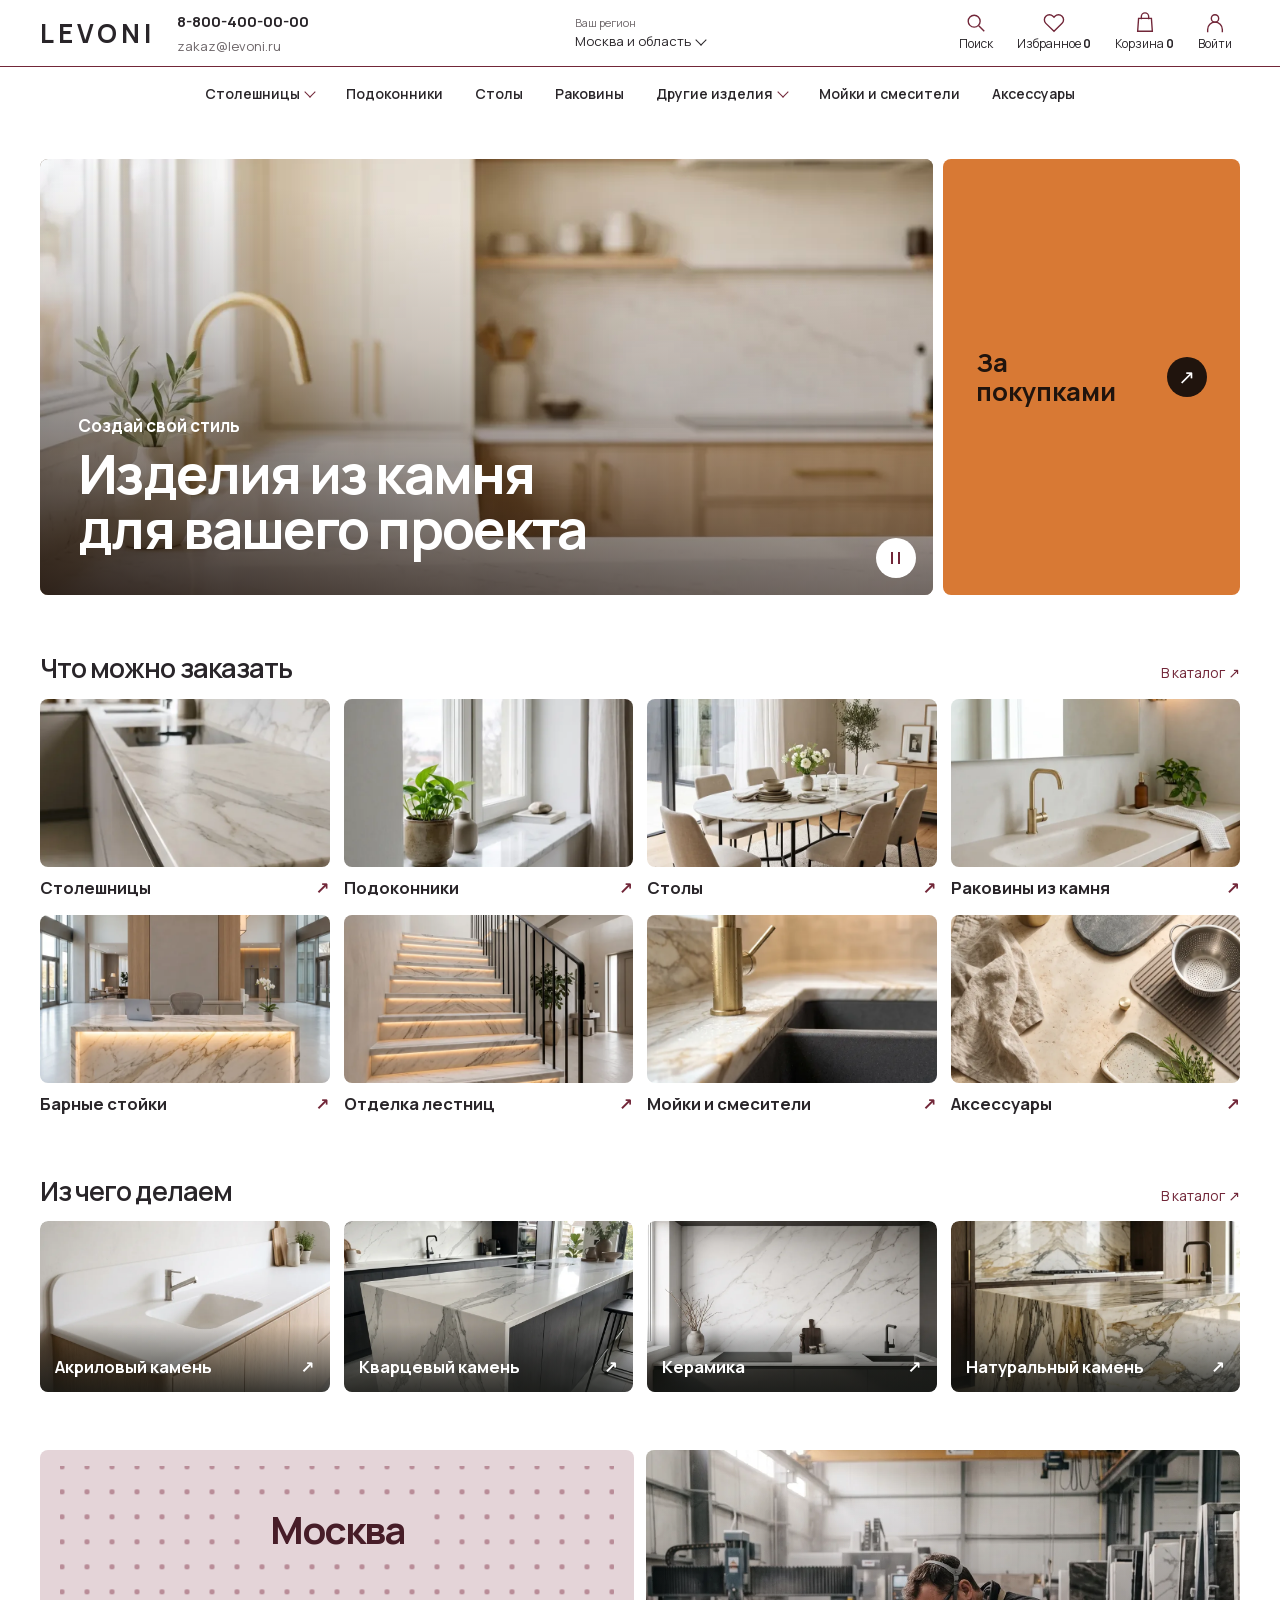
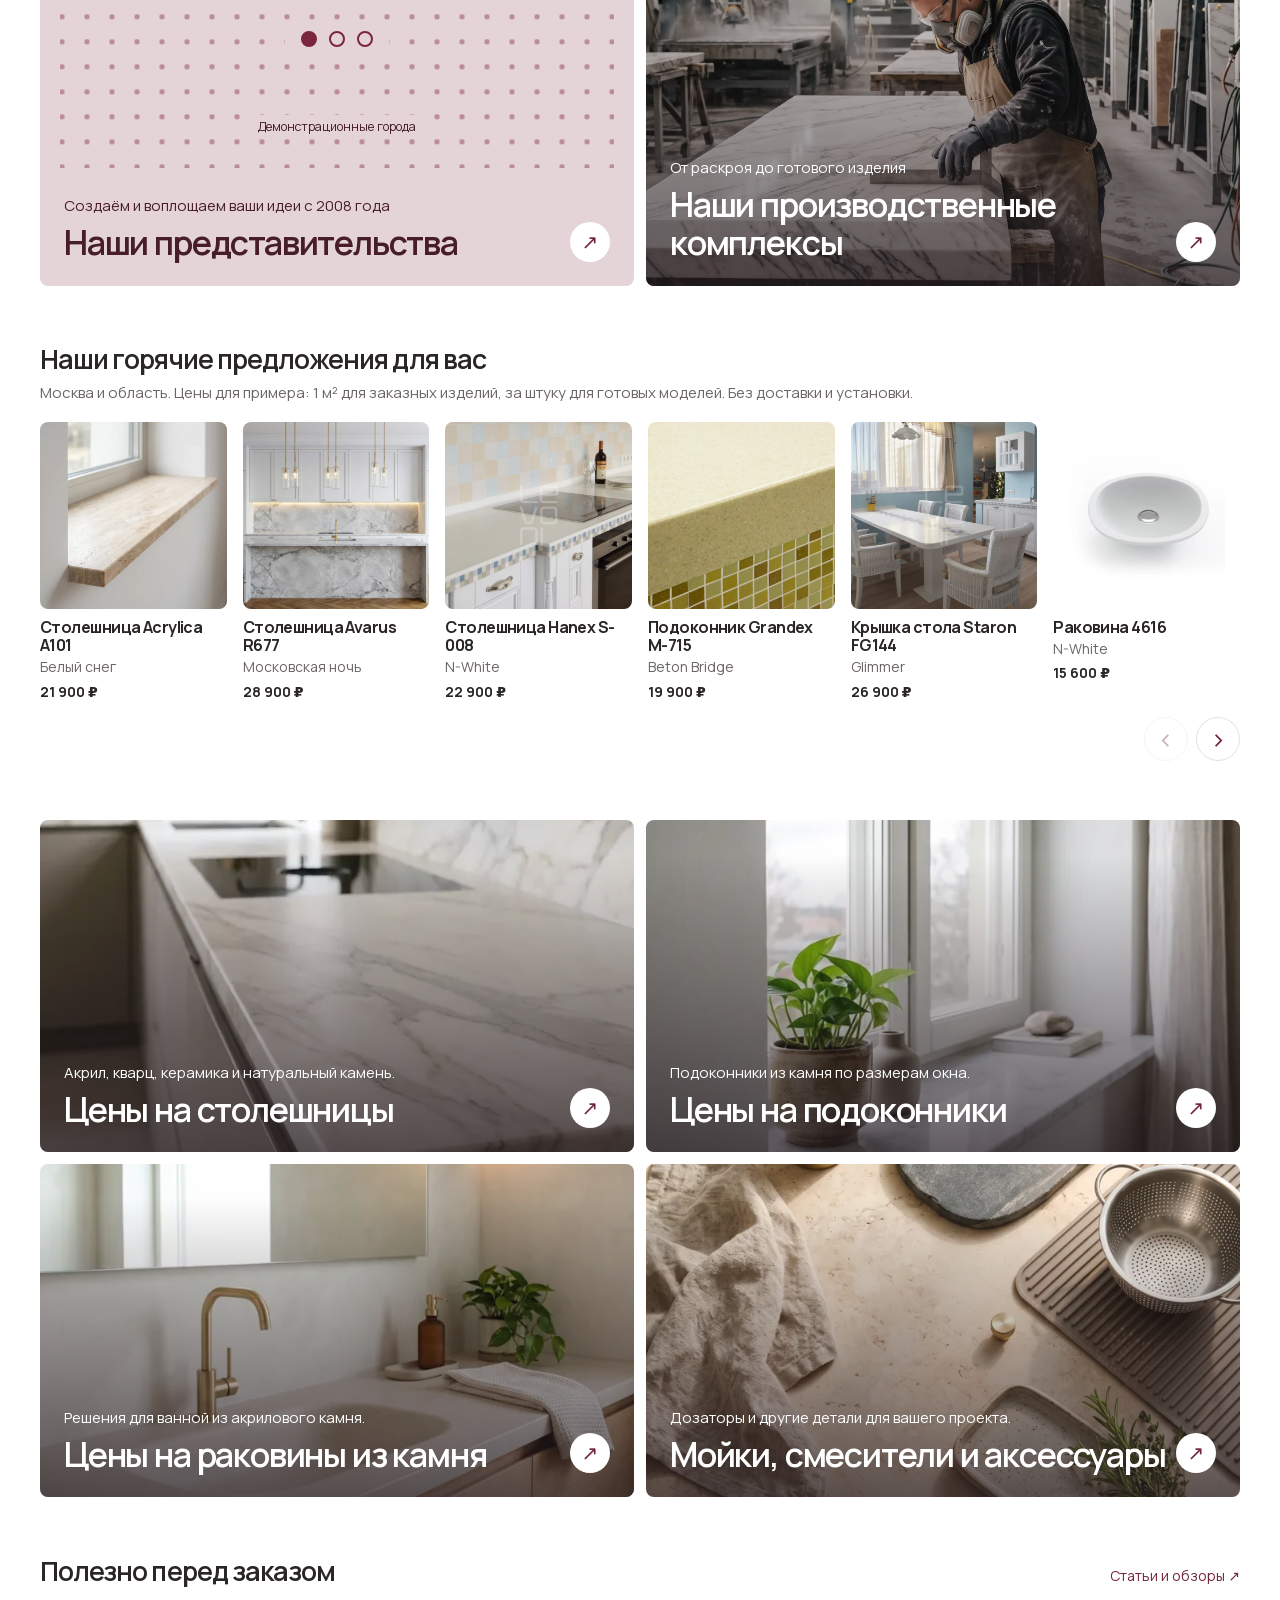
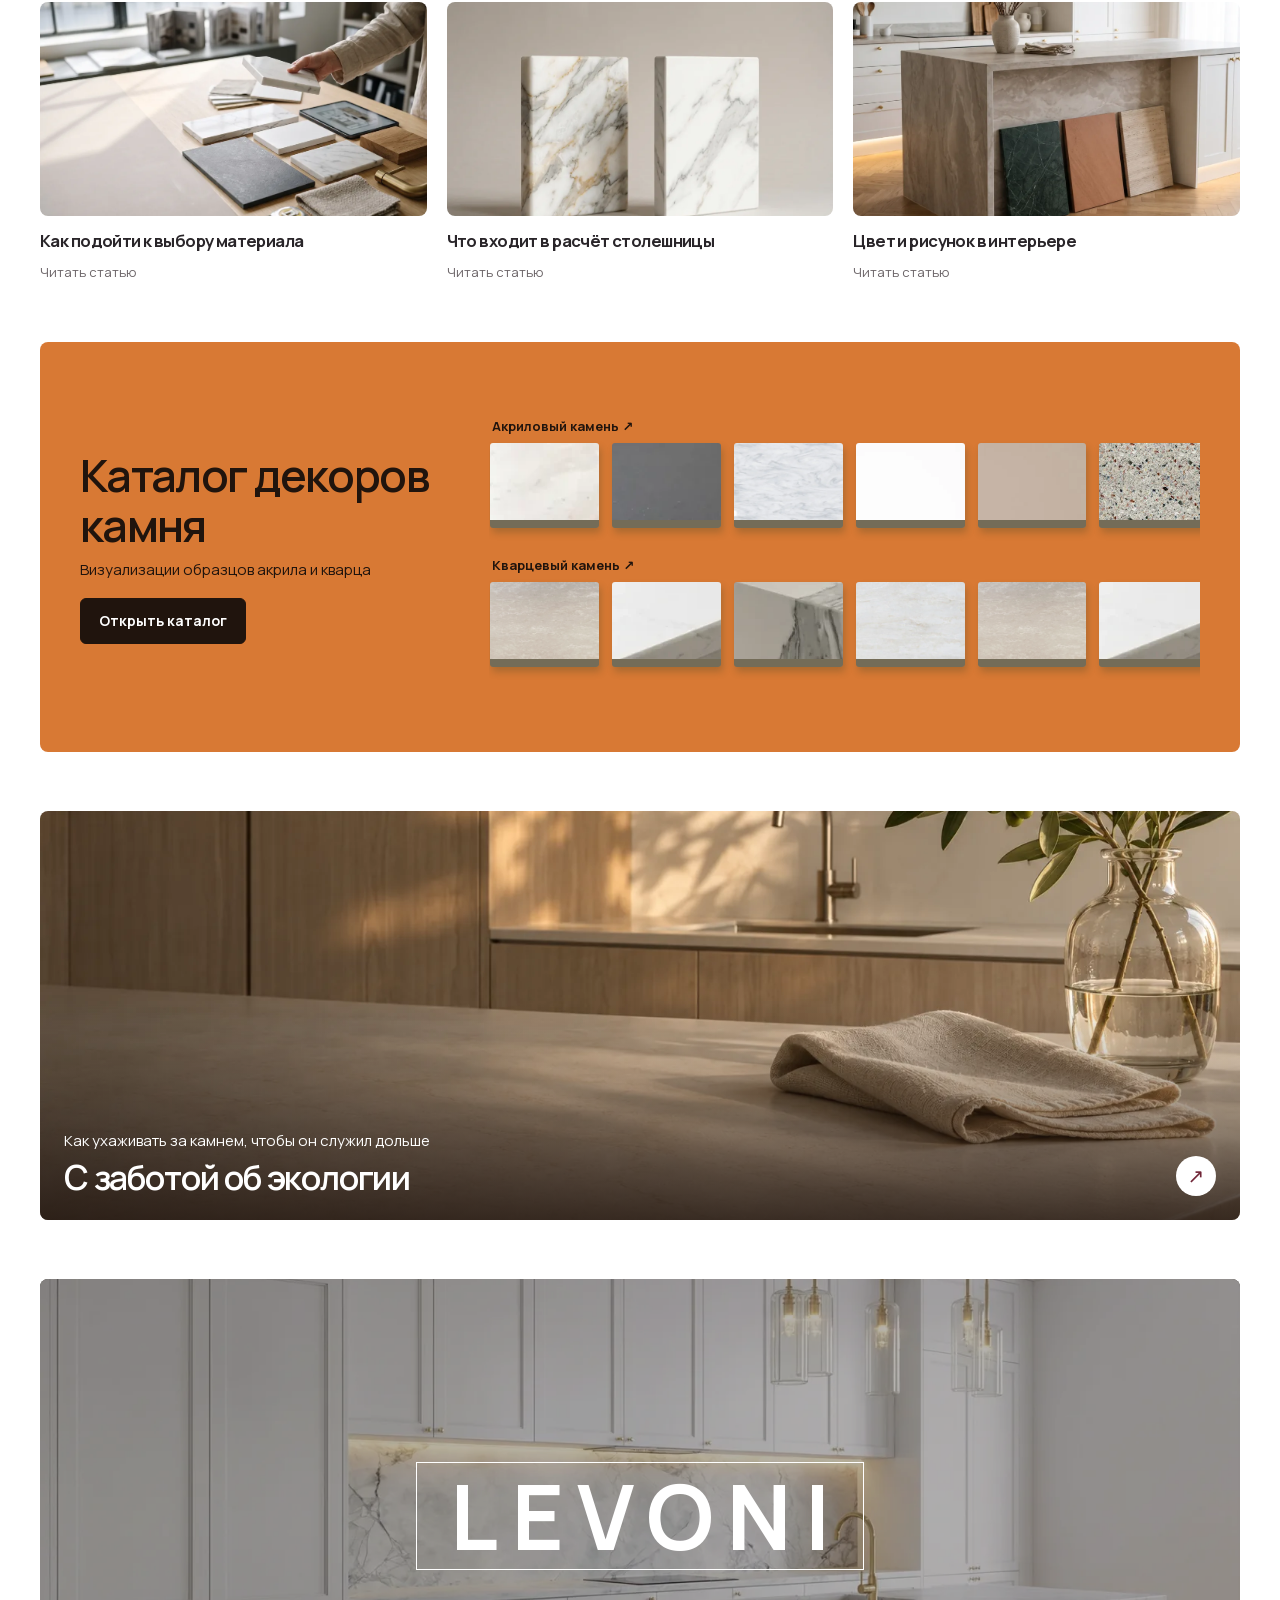
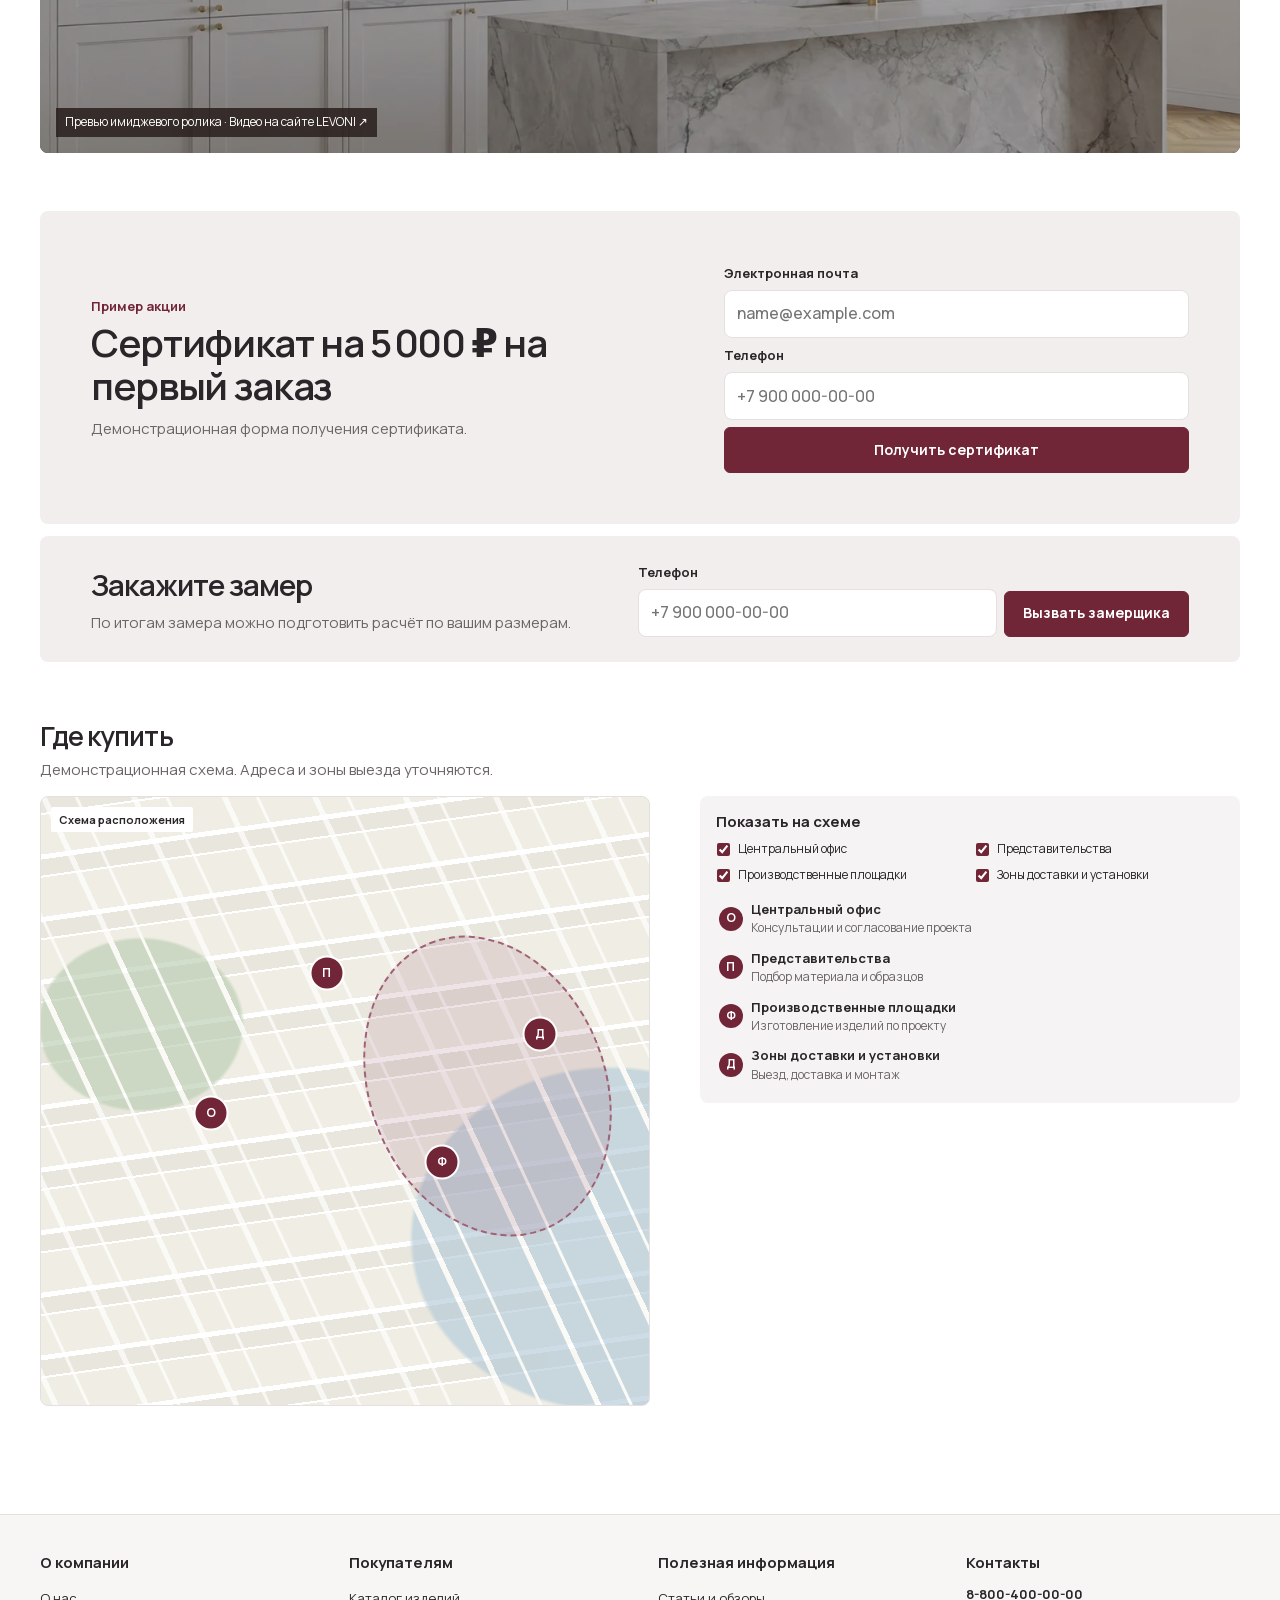
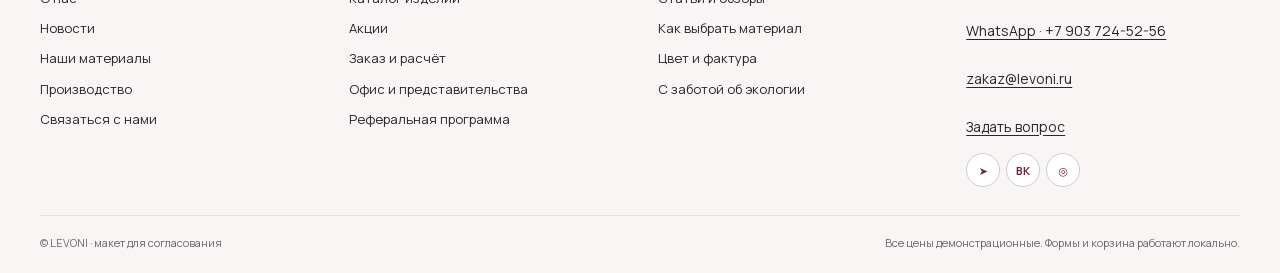
==== index.html @ 5a06b85b "Уточнить отступ главной и контакты карточки LEVONI" ====
<!doctype html>
<html lang="ru" data-static-host>

<head>
  <meta charset="utf-8">
  <meta name="viewport" content="width=device-width, initial-scale=1, viewport-fit=cover">
  <title>LEVONI — прототип витрины</title>
  <meta name="description" content="LEVONI. Макет витрины изделий из камня.">
  <meta name="robots" content="noindex, nofollow">
  <style>
    @font-face {
      font-family: Manrope;
      src: url("[data-uri]") format("woff2");
      font-weight: 300 700;
      font-display: swap;
      unicode-range: U+0000-00FF, U+2000-206F, U+20AC, U+2191, U+2193, U+2212, U+FEFF, U+FFFD
    }

    @font-face {
      font-family: Manrope;
      src: url("[data-uri]") format("woff2");
      font-weight: 300 700;
      font-display: swap;
      unicode-range: U+0400-045F, U+0490-0491, U+2116
    }

    :root {
      color-scheme: light;
      --ink: #202823;
      --green: #293b34;
      --muted: #5d685f;
      --line: #dfe1db;
      --soft: #f4f4ee;
      --radius: 12px;
    }

    * {
      box-sizing: border-box;
    }

    html {
      scroll-padding-top: 100px;
    }

    body {
      margin: 0;
      background: #fff;
      color: var(--ink);
      font: 15px/1.55 Manrope, system-ui, sans-serif;
    }

    body:has(dialog[open]) {
      overflow: hidden;
    }

    [hidden] {
      display: none !important;
    }

    img {
      display: block;
      width: 100%;
      object-fit: cover;
    }

    a {
      color: inherit;
      text-decoration: none;
    }

    a:hover {
      text-decoration: underline;
      text-underline-offset: 4px;
    }

    h1,
    h2,
    h3,
    p {
      margin: 0;
    }

    h1,
    h2,
    h3 {
      line-height: 1.13;
      letter-spacing: -.035em;
    }

    h1 {
      font-size: clamp(34px, 4.2vw, 64px);
      font-weight: 600;
    }

    h2 {
      font-size: clamp(27px, 3vw, 43px);
      font-weight: 600;
    }

    h3 {
      font-size: 21px;
    }

    button,
    input,
    select,
    textarea {
      font: inherit;
      color: inherit;
    }

    button,
    select {
      cursor: pointer;
    }

    button,
    a,
    input,
    select,
    textarea {
      -webkit-tap-highlight-color: transparent;
    }

    :focus-visible {
      outline: 3px solid var(--green);
      outline-offset: 4px;
    }

    .wrap {
      width: min(100% - 80px, 1320px);
      margin-inline: auto;
    }

    .review {
      background: var(--green);
      color: #fff;
      font-size: 12px;
    }

    .review .wrap {
      display: flex;
      justify-content: space-between;
      gap: 8px 18px;
      padding-block: 8px;
    }

    .site-header {
      position: sticky;
      top: 0;
      z-index: 5;
      background: #fff;
      border-bottom: 1px solid var(--line);
    }

    .bar {
      min-height: 76px;
      display: flex;
      align-items: center;
      justify-content: space-between;
      gap: 22px;
    }

    .logo {
      font-size: 25px;
      letter-spacing: .14em;
      font-weight: 700;
      line-height: 1;
    }

    nav {
      display: flex;
      flex-wrap: wrap;
      gap: 12px 26px;
    }

    nav a[aria-current=page] {
      text-decoration: underline;
      text-underline-offset: 5px;
    }

    .region {
      font-size: 13px;
      white-space: nowrap;
      display: flex;
      align-items: center;
      gap: 7px;
      color: var(--muted);
    }

    .region svg {
      width: 16px;
      height: 16px;
      fill: none;
      stroke: currentColor;
      stroke-width: 1.7;
    }

    .mobile-tools,
    .mobile-region,
    .quote-bar {
      display: none;
    }

    .icon-button {
      display: inline-flex;
      align-items: center;
      justify-content: center;
      width: 44px;
      height: 44px;
      border: 1px solid var(--line);
      border-radius: 8px;
      background: #fff;
    }

    .menu-icon {
      width: 18px;
      height: 12px;
      border-top: 1.5px solid;
      border-bottom: 1.5px solid;
      position: relative;
    }

    .menu-icon::after {
      content: "";
      position: absolute;
      top: 4px;
      left: 0;
      width: 18px;
      border-top: 1.5px solid;
    }

    .search-icon {
      width: 15px;
      height: 15px;
      border: 1.5px solid;
      border-radius: 50%;
      position: relative;
      margin-right: 3px;
    }

    .search-icon::after {
      content: "";
      position: absolute;
      height: 6px;
      border-left: 1.5px solid;
      right: -3px;
      bottom: -5px;
      transform: rotate(-45deg);
    }

    #app {
      min-height: 58vh;
    }

    #app:focus {
      outline: none;
    }

    .hero {
      display: grid;
      grid-template-columns: 5fr 7fr;
      min-height: 440px;
      margin-top: 26px;
      overflow: hidden;
      border-radius: var(--radius);
      background: var(--soft);
    }

    .hero-copy {
      display: flex;
      flex-direction: column;
      justify-content: center;
      align-items: flex-start;
      padding: clamp(28px, 4vw, 64px);
    }

    .hero-copy p {
      margin: 20px 0 26px;
      max-width: 32ch;
      color: var(--muted);
      font-size: 16px;
    }

    .hero img {
      height: 100%;
      max-height: 560px;
    }

    .btn {
      display: inline-flex;
      align-items: center;
      justify-content: center;
      gap: 10px;
      border: 1px solid var(--green);
      border-radius: 8px;
      background: var(--green);
      color: #fff;
      padding: 12px 20px;
      min-height: 48px;
      font-weight: 700;
      text-align: center;
      line-height: 1.35;
    }

    .btn:hover {
      background: #384b41;
      text-decoration: none;
    }

    .btn.secondary {
      color: var(--green);
      background: #fff;
      border-color: var(--line);
    }

    .btn.secondary:hover {
      background: var(--soft);
    }

    .btn:disabled {
      cursor: default;
      opacity: .5;
    }

    .section {
      padding-top: 48px;
    }

    .section:last-child {
      padding-bottom: 60px;
    }

    .section-head {
      display: flex;
      align-items: end;
      justify-content: space-between;
      gap: 16px;
      margin-bottom: 20px;
    }

    .section-head>a {
      flex-shrink: 0;
    }

    .materials,
    .categories {
      display: grid;
      grid-template-columns: repeat(4, minmax(0, 1fr));
      gap: 14px;
    }

    .tile {
      position: relative;
      overflow: hidden;
      border-radius: var(--radius);
      display: block;
      min-width: 0;
    }

    .tile img {
      aspect-ratio: 1.55;
    }

    .tile span {
      position: absolute;
      inset: auto 0 0;
      padding: 30px 15px 12px;
      color: #fff;
      background: linear-gradient(transparent, rgba(22, 24, 22, .8));
      font-size: 17px;
      font-weight: 700;
    }

    .tile:hover span {
      text-decoration: underline;
    }

    .category img {
      aspect-ratio: 1.4;
      border-radius: var(--radius);
    }

    .category span {
      display: block;
      margin-top: 8px;
      font-weight: 700;
    }

    .production {
      display: grid;
      grid-template-columns: 1fr 1fr;
      gap: 35px;
      align-items: center;
      background: var(--soft);
      border-radius: var(--radius);
      overflow: hidden;
    }

    .production img {
      aspect-ratio: 2;
    }

    .production div {
      padding: 16px 28px 16px 0;
    }

    .production p {
      margin-top: 12px;
      color: var(--muted);
    }

    .crumb {
      display: flex;
      gap: 8px;
      flex-wrap: wrap;
      align-items: center;
      margin: 24px 0;
      color: var(--muted);
      font-size: 13px;
    }

    .catalog-intro p {
      margin-top: 12px;
      color: var(--muted);
    }

    .catalog-toolbar {
      display: grid;
      grid-template-columns: minmax(0, 1fr) auto 240px;
      gap: 12px;
      margin-top: 26px;
      align-items: end;
    }

    label.field {
      display: grid;
      gap: 7px;
      font-size: 13px;
      font-weight: 700;
      min-width: 0;
    }

    .field input,
    .field select,
    .field textarea {
      width: 100%;
      min-height: 48px;
      border: 1px solid var(--line);
      background: #fff;
      border-radius: 8px;
      padding: 10px 12px;
      font-size: 16px;
      font-weight: 500;
    }

    .field textarea {
      resize: vertical;
    }

    .field input[type=file] {
      font-size: 14px;
    }

    .results-count {
      margin: 15px 0;
      color: var(--muted);
      font-size: 13px;
    }

    .chips {
      display: flex;
      flex-wrap: wrap;
      gap: 8px;
      margin-top: 12px;
    }

    .chips:empty {
      display: none;
    }

    .chip {
      display: inline-flex;
      align-items: center;
      gap: 10px;
      min-height: 40px;
      padding: 5px 12px;
      border: 1px solid var(--line);
      background: var(--soft);
      border-radius: 24px;
      font-size: 13px;
    }

    .chip span {
      font-size: 18px;
      line-height: 1;
    }

    .products {
      display: grid;
      grid-template-columns: repeat(3, minmax(0, 1fr));
      gap: 24px 20px;
    }

    .product-tile {
      min-width: 0;
    }

    .product-tile img {
      aspect-ratio: 1.12;
      border-radius: var(--radius);
      margin-bottom: 12px;
      background: var(--soft);
    }

    .product-tile small,
    .soft {
      color: var(--muted);
    }

    .product-tile h3 {
      margin: 4px 0 8px;
    }

    .empty {
      padding: 32px;
      border-radius: var(--radius);
      background: var(--soft);
    }

    .empty p {
      margin: 12px 0 22px;
    }

    .product-layout {
      display: grid;
      grid-template-columns: minmax(0, 1.15fr) minmax(0, .85fr);
      gap: clamp(22px, 5vw, 72px);
      align-items: start;
    }

    .product-layout h1 {
      font-size: clamp(31px, 3.7vw, 54px);
    }

    .gallery {
      min-width: 0;
    }

    .gallery-frame {
      position: relative;
    }

    .gallery-track {
      display: flex;
      overflow-x: auto;
      scroll-snap-type: x mandatory;
      scrollbar-width: none;
      border-radius: var(--radius);
      overscroll-behavior-x: contain;
    }

    .gallery-track::-webkit-scrollbar {
      display: none;
    }

    .gallery-slide {
      flex: 0 0 100%;
      min-width: 0;
      margin: 0;
      scroll-snap-align: start;
    }

    .gallery-slide img {
      aspect-ratio: 1.1;
      background: var(--soft);
    }

    .gallery-count {
      position: absolute;
      bottom: 12px;
      right: 12px;
      border-radius: 24px;
      background: #fff;
      padding: 5px 12px;
      font-size: 12px;
      font-variant-numeric: tabular-nums;
      pointer-events: none;
    }

    .thumbs {
      display: flex;
      gap: 8px;
      margin-top: 10px;
      overflow-x: auto;
      padding: 3px;
      scrollbar-width: none;
    }

    .thumbs button {
      padding: 3px;
      background: #fff;
      border: 1px solid transparent;
      border-radius: 8px;
      flex-shrink: 0;
    }

    .thumbs button[aria-pressed=true] {
      border-color: var(--green);
    }

    .thumbs img {
      width: 74px;
      height: 58px;
      border-radius: 4px;
    }

    .swatches {
      display: flex;
      flex-wrap: wrap;
      gap: 8px;
      margin-top: 10px;
    }

    .swatches a {
      display: flex;
      align-items: center;
      gap: 8px;
      padding: 5px 10px 5px 5px;
      border: 1px solid var(--line);
      border-radius: 8px;
      min-height: 48px;
      font-size: 13px;
    }

    .swatches a[aria-current=true] {
      border-color: var(--green);
      background: var(--soft);
    }

    .swatches img {
      width: 36px;
      height: 36px;
      border-radius: 4px;
    }

    .product-info>.soft {
      margin: 9px 0 12px;
    }

    .price {
      font-size: clamp(28px, 3vw, 40px);
      font-weight: 700;
      letter-spacing: -.04em;
      font-variant-numeric: tabular-nums;
      line-height: 1.2;
    }

    .price-caption {
      font-size: 13px;
      color: var(--muted);
      margin: 4px 0 18px;
    }

    .swatch-label {
      font-size: 13px;
    }

    .calculator {
      margin-top: 20px;
      border-top: 1px solid var(--line);
      padding-top: 20px;
      display: grid;
      gap: 12px;
      scroll-margin-top: 20px;
    }

    .calculator h2 {
      font-size: 25px;
    }

    .area {
      width: min(100%, 200px);
    }

    .option {
      display: flex;
      align-items: center;
      gap: 10px;
      min-height: 56px;
      border: 1px solid var(--line);
      padding: 10px 12px;
      border-radius: 8px;
      cursor: pointer;
    }

    .option:has(input:checked) {
      background: var(--soft);
      border-color: var(--green);
    }

    .option input {
      accent-color: var(--green);
      width: 20px;
      height: 20px;
      margin: 0;
      flex-shrink: 0;
    }

    .option-price {
      margin-left: auto;
      font-size: 13px;
      text-align: right;
    }

    .calc-note {
      font-size: 13px;
      color: var(--muted);
    }

    .warning {
      padding: 12px;
      background: var(--soft);
      border-radius: 8px;
      font-size: 13px;
    }

    .calc-total {
      display: flex;
      align-items: center;
      justify-content: space-between;
      gap: 12px;
      border-top: 1px solid var(--line);
      padding-top: 12px;
    }

    .calc-total strong {
      font-size: 24px;
      white-space: nowrap;
    }

    .actions {
      margin-top: 14px;
    }

    .secondary-actions {
      display: grid;
      grid-template-columns: 1fr;
    }

    .text-button {
      font-size: 14px;
      min-height: 44px;
      border: 0;
      background: none;
      text-decoration: underline;
      text-underline-offset: 3px;
      padding: 10px 0;
      text-align: left;
    }

    .secondary-actions .text-button {
      border-bottom: 1px solid var(--line);
      text-decoration: none;
    }

    .secondary-actions .text-button::after {
      content: "›";
      float: right;
      font-size: 20px;
    }

    .details {
      display: grid;
      grid-template-columns: 1fr 1fr;
      gap: 24px;
    }

    details {
      border-bottom: 1px solid var(--line);
      padding: 14px 0;
    }

    summary {
      cursor: pointer;
      font-weight: 700;
      min-height: 28px;
    }

    details p {
      padding-top: 8px;
      color: var(--muted);
    }

    footer {
      background: var(--soft);
      border-top: 1px solid var(--line);
      padding-block: 25px;
    }

    footer .wrap {
      display: flex;
      justify-content: space-between;
      gap: 12px;
      align-items: center;
    }

    dialog {
      border: 0;
      border-radius: 18px;
      width: min(100% - 32px, 520px);
      max-height: 90vh;
      max-height: 90dvh;
      padding: 0;
      color: var(--ink);
      background: #fff;
      box-shadow: 0 20px 70px #0003;
      overscroll-behavior: contain;
    }

    dialog::backdrop {
      background: rgba(32, 40, 35, .55);
    }

    .dialog-head {
      display: flex;
      align-items: center;
      justify-content: space-between;
      gap: 12px;
      padding: 20px 24px 14px;
      position: sticky;
      top: 0;
      z-index: 1;
      background: #fff;
      border-bottom: 1px solid var(--line);
    }

    .dialog-head h2 {
      font-size: 28px;
    }

    .close {
      border: 1px solid var(--line);
      background: #fff;
      border-radius: 50%;
      width: 44px;
      height: 44px;
      flex: none;
      font-size: 25px;
      line-height: 1;
    }

    dialog form,
    .success {
      display: grid;
      gap: 16px;
      padding: 20px 24px 24px;
    }

    .summary-box {
      padding: 12px;
      background: var(--soft);
      border-radius: 8px;
      font-size: 13px;
    }

    .summary-box strong {
      display: block;
      font-size: 15px;
    }

    .summary-box p {
      margin-top: 6px;
    }

    .sheet-actions {
      display: grid;
      grid-template-columns: auto 1fr;
      gap: 12px;
      position: sticky;
      bottom: 0;
      background: #fff;
      padding-block: 14px 0;
      border-top: 1px solid var(--line);
    }

    .menu-body {
      padding: 8px 24px 24px;
    }

    .menu-main,
    .menu-materials {
      display: grid;
      gap: 0;
    }

    .menu-main a {
      padding-block: 14px;
      font-size: 23px;
      border-bottom: 1px solid var(--line);
    }

    .menu-materials {
      margin: 18px 0;
      grid-template-columns: 1fr 1fr;
      gap: 10px;
    }

    .menu-materials a {
      padding: 12px;
      border-radius: 8px;
      background: var(--soft);
      font-size: 14px;
    }

    .menu-body .region {
      margin-top: 16px;
      white-space: normal;
    }

    .menu-body .btn {
      width: 100%;
    }

    @media (max-width: 1000px) {
      .wrap {
        width: calc(100% - 40px);
      }

      .bar {
        gap: 16px;
      }

      nav {
        gap: 16px;
      }

      .bar>.region {
        display: none;
      }

      .hero {
        min-height: 350px;
      }

      .products {
        grid-template-columns: repeat(2, minmax(0, 1fr));
      }
    }

    @media (max-width: 760px) {
      html {
        scroll-padding-top: 84px;
      }

      .wrap {
        width: calc(100% - 32px);
      }

      .review .wrap {
        justify-content: center;
        text-align: center;
        padding-block: 6px;
        font-size: 10px;
      }

      .review-extra {
        display: none;
      }

      .bar {
        min-height: 66px;
        gap: 12px;
      }

      .bar nav {
        display: none;
      }

      .logo {
        font-size: 22px;
      }

      .mobile-tools {
        display: flex;
        gap: 8px;
      }

      .mobile-region {
        display: block;
        padding: 7px 16px;
        text-align: center;
        background: var(--soft);
        font-size: 12px;
        color: var(--muted);
      }

      .hero {
        grid-template-columns: 1fr;
        min-height: 0;
        margin-top: 16px;
      }

      .hero>img {
        order: -1;
        aspect-ratio: 1.8;
        height: auto;
      }

      .hero-copy {
        padding: 22px;
      }

      .hero-copy h1 {
        font-size: clamp(30px, 8.3vw, 43px);
        max-width: 13ch;
      }

      .hero-copy p {
        margin: 12px 0 18px;
        max-width: 42ch;
        font-size: 14px;
      }

      .hero-copy .btn {
        width: 100%;
        font-size: 14px;
        padding-inline: 10px;
      }

      .section {
        padding-top: 34px;
      }

      .section:last-child {
        padding-bottom: 36px;
      }

      .section-head {
        align-items: center;
        gap: 12px;
        margin-bottom: 16px;
      }

      .section-head h2 {
        font-size: 28px;
      }

      .section-head>a {
        font-size: 13px;
      }

      .materials,
      .categories {
        grid-template-columns: repeat(2, minmax(0, 1fr));
        gap: 14px 10px;
      }

      .tile img {
        aspect-ratio: 1.1;
      }

      .tile span {
        font-size: 14px;
        padding: 35px 12px 12px;
        line-height: 1.3;
      }

      .category span {
        font-size: 14px;
      }

      .production,
      .product-layout,
      .details {
        grid-template-columns: minmax(0, 1fr);
        gap: 24px;
      }

      .production div {
        padding: 0 20px 24px;
      }

      .catalog-intro h1 {
        font-size: 32px;
      }

      .catalog-intro p {
        font-size: 13px;
      }

      .catalog-toolbar {
        grid-template-columns: minmax(0, .85fr) minmax(0, 1.15fr);
        gap: 10px;
        margin-top: 20px;
      }

      .catalog-toolbar .search-field {
        grid-column: 1 / -1;
      }

      .sort-field > #sort-label {
        display: none;
      }

      .filter-button {
        padding-inline: 10px;
        font-size: 14px;
      }

      .sort-field select {
        font-size: 14px;
      }

      .products {
        gap: 24px 12px;
      }

      .product-tile img {
        aspect-ratio: 1;
        margin-bottom: 10px;
      }

      .product-tile h3 {
        font-size: 16px;
        line-height: 1.25;
        margin-block: 4px;
      }

      .product-tile small {
        font-size: 11px;
      }

      .product-tile .soft {
        font-size: 12px;
      }

      .product-tile strong {
        display: block;
        font-size: 14px;
        margin-top: 5px;
      }

      .product-tile br {
        display: none;
      }

      .empty {
        padding: 24px 18px;
      }

      .empty h2 {
        font-size: 25px;
      }

      .empty .btn {
        width: 100%;
      }

      .gallery-slide img {
        aspect-ratio: 1.05;
      }

      .thumbs {
        margin-top: 8px;
      }

      .thumbs img {
        width: 62px;
        height: 48px;
      }

      .product-layout {
        gap: 20px;
      }

      .product-layout h1 {
        font-size: 32px;
      }

      .crumb {
        margin: 16px 0;
        font-size: 12px;
      }

      .area {
        width: 100%;
      }

      .option-price {
        font-size: 12px;
      }

      .calculator {
        margin-top: 20px;
        padding-top: 20px;
      }

      .calculator>.btn {
        display: none;
      }

      .text-button {
        min-height: 48px;
      }

      .quote-bar {
        position: fixed;
        z-index: 6;
        left: 0;
        right: 0;
        bottom: 0;
        display: grid;
        grid-template-columns: minmax(0, 1fr) auto;
        align-items: center;
        gap: 12px;
        padding: 12px 16px calc(12px + env(safe-area-inset-bottom));
        background: #fff;
        border-top: 1px solid var(--line);
        box-shadow: 0 -5px 25px #2028230a;
      }

      .quote-bar small {
        display: block;
        font-size: 11px;
        color: var(--muted);
      }

      .quote-bar strong {
        display: block;
        font-size: 24px;
        line-height: 1.3;
        letter-spacing: -.03em;
        overflow-wrap: anywhere;
      }

      .quote-bar .btn {
        font-size: 14px;
        padding-inline: 15px;
      }

      body.has-product {
        padding-bottom: calc(90px + env(safe-area-inset-bottom));
      }

      body:has(dialog[open]) .quote-bar {
        visibility: hidden;
      }

      footer .wrap {
        flex-wrap: wrap;
      }

      dialog {
        width: 100%;
        max-width: 100%;
        margin: auto 0 0;
        border-radius: 20px 20px 0 0;
        max-height: calc(100dvh - 24px);
      }

      .dialog-head {
        padding: 16px 20px 12px;
      }

      .dialog-head h2 {
        font-size: 25px;
      }

      dialog form,
      .success {
        padding: 18px 20px calc(24px + env(safe-area-inset-bottom));
      }

      .sheet-actions {
        margin-bottom: -4px;
      }

      .menu-body {
        padding-inline: 20px;
        padding-bottom: calc(24px + env(safe-area-inset-bottom));
      }
    }

    @media (max-width: 350px) {
      .wrap {
        width: calc(100% - 24px);
      }

      .hero-copy {
        padding: 18px;
      }

      .section-head h2 {
        font-size: 25px;
      }

      .product-tile strong {
        font-size: 13px;
      }

      .quote-bar {
        gap: 8px;
        padding-inline: 12px;
      }

      .quote-bar strong {
        font-size: 21px;
      }

      .quote-bar .btn {
        padding-inline: 10px;
        font-size: 13px;
      }
    }

    @media (prefers-reduced-motion: reduce) {

      *,
      *::before,
      *::after {
        scroll-behavior: auto !important;
      }
    }

    /* Design iteration — 12 November 2026 */
    :root {
      --ink: #292529;
      --green: #712638;
      --muted: #6c6568;
      --line: #e5dfe1;
      --soft: #f6f3f4;
      --radius: 10px
    }

    h1 {
      font-size: 40px
    }

    h2 {
      font-size: 30px
    }

    h3 {
      font-size: 19px
    }

    .btn {
      font-size: 14px;
      min-height: 46px;
      padding: 11px 18px;
      border-radius: 6px
    }

    .btn:hover {
      background: #56202e
    }

    .btn.secondary:hover {
      background: var(--soft)
    }

    .review,
    .mobile-region {
      display: none
    }

    .site-header {
      position: sticky
    }

    .bar {
      min-height: 82px
    }

    .logo {
      font-size: 26px;
      letter-spacing: .13em;
      color: var(--green)
    }

    .brand-block {
      display: grid;
      gap: 7px
    }

    .demo-label {
      font-size: 11px;
      color: var(--muted);
      letter-spacing: 0
    }

    .header-tools {
      display: flex;
      align-items: center;
      gap: 8px
    }

    .tool-link {
      border: 0;
      background: transparent;
      min-width: 44px;
      min-height: 44px;
      display: grid;
      place-items: center;
      font-size: 12px;
      gap: 1px;
      padding: 4px 8px
    }

    .tool-link svg {
      width: 22px;
      height: 22px;
      fill: none;
      stroke: currentColor;
      stroke-width: 1.5
    }

    .tool-link .badge {
      font-size: 11px
    }

    .header-region {
      border: 0;
      background: none;
      font-size: 13px;
      text-align: left;
      max-width: 200px;
      min-height: 44px
    }

    .header-region small {
      display: block;
      font-size: 11px;
      color: var(--muted)
    }

    .desktop-nav {
      border-top: 1px solid var(--line)
    }

    .desktop-nav>nav {
      min-height: 50px;
      align-items: center;
      gap: 28px;
      font-size: 14px;
      font-weight: 600
    }

    .nav-dropdown {
      position: relative;
      border: 0;
      padding: 0
    }

    .nav-dropdown summary {
      font-weight: 600;
      min-height: 48px;
      display: flex;
      align-items: center;
      gap: 6px;
      list-style: none
    }

    .region-value {
      display: inline-flex;
      align-items: center;
      gap: 6px;
    }

    .select-control {
      position: relative;
      display: block;
      min-width: 0;
    }

    .field .select-control > select {
      display: block;
      appearance: none;
      padding-inline-end: 32px;
    }

    .nav-dropdown > summary::after,
    .menu-main details > summary::after,
    .region-value::after,
    .select-control::after {
      content: "";
      display: block;
      width: 7px;
      height: 7px;
      flex: 0 0 7px;
      border-right: 1.5px solid currentColor;
      border-bottom: 1.5px solid currentColor;
      transform: translateY(-2px) rotate(45deg);
    }

    .select-control::after {
      position: absolute;
      inset-inline-end: 14px;
      top: 50%;
      transform: translateY(calc(-50% - 2px)) rotate(45deg);
      pointer-events: none;
    }

    .nav-dropdown[open] > summary::after,
    .menu-main details[open] > summary::after {
      transform: translateY(2px) rotate(225deg);
    }

    .nav-dropdown > summary::-webkit-details-marker,
    .menu-main details > summary::-webkit-details-marker {
      display: none
    }

    .nav-dropdown[open] summary {
      color: var(--green)
    }

    .dropdown-links {
      position: absolute;
      top: 48px;
      left: -16px;
      min-width: 245px;
      display: grid;
      padding: 14px;
      background: white;
      box-shadow: 0 12px 30px #30202b22;
      border: 1px solid var(--line);
      border-radius: 0 0 8px 8px;
      z-index: 10
    }

    .dropdown-links a {
      padding: 9px 10px;
      white-space: nowrap
    }

    .dropdown-links a:hover {
      background: var(--soft)
    }

    .hero {
      background: #712638;
      color: #fff;
      grid-template-columns: .85fr 1.15fr;
      min-height: 480px;
      border-radius: 12px;
      margin-top: 24px;
      position: relative
    }

    .hero-copy {
      padding: 40px
    }

    .hero-copy h1 {
      font-size: 42px;
      line-height: 1.16;
      max-width: 15ch
    }

    .hero-copy p {
      font-size: 16px;
      color: #eedee3;
      max-width: 31ch;
      margin: 18px 0 24px
    }

    .hero .btn {
      background: #fff;
      color: var(--green);
      border-color: #fff
    }

    .hero-copy .hero-note {
      font-size: 12px;
      margin: 16px 0 0;
      color: #e6c7cf
    }

    .hero-stage {
      position: relative;
      display: grid;
      grid-template-columns: 1.25fr 1fr;
      grid-template-rows: 1fr 1fr;
      gap: 14px;
      padding: 30px 30px 30px 0;
      align-items: stretch
    }

    .hero-object {
      overflow: hidden;
      position: relative;
      border-radius: 8px;
      display: block;
      box-shadow: 0 14px 25px #38111d30
    }

    .hero-object:first-child {
      grid-row: 1/3;
      align-self: center;
      height: 92%;
      transform: rotate(-3deg)
    }

    .hero-object:nth-child(2) {
      transform: rotate(2deg);
      margin-right: 16px
    }

    .hero-object:nth-child(3) {
      transform: rotate(-1deg);
      margin-left: 14px
    }

    .hero-object img {
      height: 100%;
      object-fit: cover
    }

    .hero-object span {
      position: absolute;
      bottom: 12px;
      left: 12px;
      color: var(--ink);
      background: white;
      padding: 6px 10px;
      border-radius: 4px;
      font-size: 13px
    }

    .hero-object:hover {
      outline: 2px solid #f3d9e0;
      outline-offset: 3px
    }

    .section {
      padding-top: 48px
    }

    .category img {
      aspect-ratio: 1.55
    }

    .category span {
      font-size: 14px
    }

    .tile img {
      aspect-ratio: 1.7
    }

    .tile span {
      font-size: 16px
    }

    .section-head p {
      font-size: 13px;
      color: var(--muted);
      margin-top: 7px
    }

    .section-head .controls {
      display: flex;
      gap: 8px
    }

    .offer-track {
      display: flex;
      gap: 16px;
      overflow: auto;
      scroll-snap-type: x mandatory;
      padding: 2px 0 14px
    }

    .offer-card {
      flex: 0 0 calc((100% - 64px)/5);
      scroll-snap-align: start;
      min-width: 190px
    }

    .offer-card img {
      aspect-ratio: 1.4;
      border-radius: 8px
    }

    .offer-card small {
      display: block;
      color: var(--green);
      font-size: 11px;
      margin: 9px 0 4px
    }

    .offer-card h3 {
      font-size: 16px;
      margin-bottom: 5px
    }

    .offer-card strong {
      font-size: 14px
    }

    .feature-grid {
      display: grid;
      grid-template-columns: 1fr 1fr;
      gap: 20px
    }

    .photo-feature {
      position: relative;
      min-height: 365px;
      overflow: hidden;
      border-radius: 10px
    }

    .photo-feature>img {
      height: 100%;
      position: absolute;
      inset: 0
    }

    .photo-feature::after {
      content: '';
      position: absolute;
      inset: 0;
      background: linear-gradient(transparent 10%, #241b20b3)
    }

    .feature-copy {
      position: absolute;
      z-index: 1;
      bottom: 28px;
      left: 28px;
      right: 28px;
      color: #fff
    }

    .feature-copy h2 {
      font-size: 30px
    }

    .feature-copy p {
      margin: 10px 0 16px;
      max-width: 45ch;
      font-size: 14px
    }

    .feature-copy .btn {
      border-color: #fff;
      background: #ffffff14;
      color: #fff
    }

    .feature-copy small {
      display: block;
      font-size: 11px;
      margin-top: 12px;
      color: #eee
    }

    .journal-grid {
      display: grid;
      grid-template-columns: repeat(3, 1fr);
      gap: 20px
    }

    .journal-grid img {
      aspect-ratio: 1.8;
      border-radius: 8px
    }

    .journal-grid h3 {
      font-size: 19px;
      line-height: 1.3;
      margin: 14px 0 8px
    }

    .journal-grid small {
      color: var(--muted)
    }

    .contact-grid {
      display: grid;
      grid-template-columns: 1fr 1fr;
      gap: 64px;
      background: var(--soft);
      padding: 32px;
      border-radius: 10px
    }

    .contact-grid h2 {
      margin-bottom: 14px
    }

    .contact-grid p {
      color: var(--muted);
      margin: 10px 0
    }

    .contact-form {
      display: grid;
      gap: 12px
    }

    .contact-form .btn {
      justify-self: start
    }

    .point-tabs {
      display: flex;
      gap: 6px;
      flex-wrap: wrap;
      margin: 16px 0
    }

    .point-tabs button {
      border: 1px solid var(--line);
      border-radius: 5px;
      background: white;
      padding: 10px 12px;
      font-size: 13px;
      min-height: 44px
    }

    .point-tabs button[aria-selected=true] {
      background: var(--green);
      color: white;
      border-color: var(--green)
    }

    .point-info {
      min-height: 86px
    }

    .point-info strong {
      font-size: 17px
    }

    .point-info p {
      font-size: 13px
    }

    .contact-region {
      color: var(--green);
      font-size: 14px;
      padding: 0;
      border: 0;
      background: none;
      text-decoration: underline;
      min-height: 44px
    }

    footer {
      margin-top: 48px;
      background: #f6f3f4;
      padding: 36px 0 22px
    }

    footer .footer-top {
      display: grid;
      grid-template-columns: 1.25fr repeat(3, 1fr);
      align-items: start;
      gap: 35px
    }

    .footer-group {
      display: grid;
      gap: 10px;
      font-size: 13px
    }

    .footer-group strong {
      font-size: 15px;
      margin-bottom: 4px
    }

    .footer-brand p {
      font-size: 12px;
      color: var(--muted);
      margin-top: 12px;
      max-width: 29ch
    }

    .footer-bottom {
      display: flex;
      justify-content: space-between;
      border-top: 1px solid var(--line);
      margin-top: 28px;
      padding-top: 18px;
      font-size: 11px;
      color: var(--muted)
    }

    .product-layout {
      grid-template-columns: minmax(0, 1.14fr) minmax(0, .86fr);
      column-gap: 64px;
      row-gap: 28px
    }

    .product-info {
      grid-column: 2;
      grid-row: 1/3
    }

    .product-layout .gallery {
      grid-column: 1;
      grid-row: 1
    }

    .product-layout h1 {
      font-size: 30px;
      line-height: 1.22;
      margin: 6px 0 12px
    }

    .brand-row {
      display: flex;
      align-items: center;
      justify-content: space-between;
      font-size: 14px
    }

    .brand-row>a {
      color: var(--green);
      font-weight: 700
    }

    .favorite-button {
      border: 1px solid var(--line);
      border-radius: 50%;
      width: 40px;
      height: 40px;
      background: white;
      font-size: 23px;
      color: var(--green)
    }

    .favorite-button[aria-pressed=true] {
      background: var(--soft)
    }

    .product-description {
      font-size: 13px;
      color: var(--muted);
      margin-bottom: 14px
    }

    .price {
      font-size: 32px
    }

    .price-caption {
      margin-bottom: 12px;
      font-size: 12px
    }

    .attributes {
      display: flex;
      gap: 5px 14px;
      flex-wrap: wrap;
      font-size: 12px;
      color: var(--muted);
      margin-bottom: 18px
    }

    .attributes span:first-child {
      color: var(--green)
    }

    .chosen-color {
      display: flex;
      align-items: center;
      gap: 10px;
      margin-top: 15px
    }

    .chosen-color img {
      width: 42px;
      height: 42px;
      border-radius: 6px
    }

    .chosen-color strong {
      font-size: 14px;
      display: block
    }

    .chosen-color small {
      font-size: 12px;
      color: var(--muted)
    }

    .swatches a {
      min-height: 44px
    }

    .palette-link {
      border: 1px solid var(--line);
      background: white;
      padding: 5px 13px;
      border-radius: 6px;
      font-size: 12px;
      min-height: 44px
    }

    .calculator {
      gap: 10px;
      margin-top: 16px;
      padding-top: 16px
    }

    .calculator h2 {
      font-size: 19px
    }

    .area {
      width: 150px
    }

    .area input {
      min-height: 44px
    }

    .calc-note {
      font-size: 11px
    }

    .option {
      border: 0;
      border-bottom: 1px solid var(--line);
      border-radius: 0;
      padding: 8px 0;
      min-height: 44px;
      font-size: 13px
    }

    .option:has(input:checked) {
      background: none;
      border-color: var(--line)
    }

    .option input {
      width: 17px;
      height: 17px
    }

    .warning {
      border-left: 3px solid var(--green);
      border-radius: 0;
      font-size: 12px;
      padding: 10px 12px
    }

    .buy-row {
      display: flex;
      align-items: center;
      gap: 18px;
      margin-top: 3px
    }

    .buy-row .btn {
      flex: 1
    }

    .buy-row strong {
      font-size: 20px;
      white-space: nowrap
    }

    .secondary-actions {
      grid-template-columns: 1fr 1fr;
      gap: 0 16px
    }

    .secondary-actions .text-button {
      font-size: 12px
    }

    .secondary-actions .text-button::after {
      display: none
    }

    .recommendations {
      grid-column: 1;
      grid-row: 2;
      display: grid;
      gap: 20px
    }

    .recommendations h2 {
      font-size: 20px;
      margin-bottom: 12px
    }

    .recommendation-grid {
      display: grid;
      grid-template-columns: repeat(2, minmax(0, 1fr));
      gap: 14px
    }

    .recommendation-card {
      display: grid;
      grid-template-columns: 72px 1fr;
      gap: 11px;
      align-items: center
    }

    .recommendation-card img {
      width: 72px;
      height: 76px;
      border-radius: 6px
    }

    .recommendation-card h3 {
      font-size: 13px;
      line-height: 1.35;
      margin-bottom: 5px
    }

    .recommendation-card p,
    .recommendation-card small {
      font-size: 11px;
      color: var(--muted)
    }

    .recommendation-card strong {
      font-size: 13px;
      display: block;
      margin-top: 4px
    }

    .related-grid {
      display: grid;
      grid-template-columns: repeat(3, minmax(0, 1fr));
      gap: 20px
    }

    .related-card {
      --accessory-photo: clamp(64px, 7vw, 96px);
      display: grid;
      grid-template-columns: var(--accessory-photo) minmax(0, 1fr);
      grid-template-rows: 1fr auto;
      gap: 8px 12px;
    }

    .related-card-preview {
      grid-column: 1 / -1;
      display: grid;
      grid-template-columns: var(--accessory-photo) minmax(0, 1fr);
      align-items: start;
      gap: 12px;
      padding: 0;
      border: 0;
      border-radius: 4px;
      background: transparent;
      color: inherit;
      text-align: left;
    }

    .related-card-preview .accessory-name {
      color: var(--green);
      font-size: 15px;
      font-weight: 700;
      text-decoration: underline;
      text-underline-offset: 3px;
      overflow-wrap: anywhere;
    }

    .related-card-preview img {
      width: 100%;
      aspect-ratio: 1;
      border-radius: 6px;
    }

    .related-card-preview .accessory-description {
      display: block;
      margin-top: 4px;
      color: var(--muted);
      font-size: 12px;
    }

    .accessory-details img {
      width: min(100%, 320px);
      max-height: 42dvh;
      object-fit: contain;
      border-radius: var(--radius);
      margin-bottom: 12px;
    }

    .accessory-details p + p { margin-top: 6px; }
    .accessory-details .btn { margin-top: 12px; }

    @media (min-width: 761px) and (max-width: 960px) {
      .related-grid { grid-template-columns: repeat(2, minmax(0, 1fr)); }
    }

    .details {
      grid-template-columns: 1fr 1fr
    }

    .details h2 {
      font-size: 24px
    }

    .brand-feature {
      display: grid;
      grid-template-columns: 1fr 1fr;
      background: var(--soft);
      border-radius: 10px;
      overflow: hidden
    }

    .brand-feature>img {
      height: 310px
    }

    .brand-feature>div {
      padding: 30px;
      align-self: center
    }

    .brand-feature p {
      margin: 14px 0 20px;
      font-size: 14px;
      color: var(--muted)
    }

    .bottom-film {
      margin-top: 24px;
      min-height: 300px
    }

    .palette-body,
    .sheet-body {
      padding: 22px 24px
    }

    .palette-body h3 {
      font-size: 17px;
      margin-bottom: 14px
    }

    .palette-body .swatches {
      display: grid;
      grid-template-columns: 1fr 1fr
    }

    .palette-body .swatches img {
      width: 54px;
      height: 54px
    }

    .palette-body .swatches span {
      display: grid;
      font-size: 13px
    }

    .palette-body small {
      display: block;
      color: var(--muted);
      font-size: 11px
    }

    .palette-body p {
      margin-top: 18px;
      font-size: 12px;
      color: var(--muted)
    }

    .cart-item {
      padding: 18px 0;
      border-bottom: 1px solid var(--line);
      display: grid;
      grid-template-columns: 90px 1fr;
      gap: 15px
    }

    .cart-item img {
      width: 90px;
      height: 90px;
      border-radius: 8px
    }

    .cart-item h3 {
      font-size: 17px;
      margin-bottom: 6px
    }

    .cart-item p {
      font-size: 12px;
      color: var(--muted);
      margin: 5px 0
    }

    .cart-item .text-button {
      font-size: 12px;
      min-height: 32px
    }

    @media (min-width: 761px) {
      .cart-item strong + .text-button { margin-inline-start: 12px; }
    }

    .cart-bottom {
      margin-top: 20px;
      display: grid;
      gap: 15px
    }

    .cart-bottom .cart-total {
      display: flex;
      justify-content: space-between;
      font-size: 19px
    }

    .cart-bottom p {
      font-size: 12px;
      color: var(--muted)
    }

    .article-body {
      max-width: 800px;
      margin: 35px auto
    }

    .article-body h1 {
      margin-bottom: 24px
    }

    .article-body p {
      margin: 16px 0
    }

    .article-body img {
      max-height: 380px;
      border-radius: 10px;
      margin-bottom: 24px
    }

    @media(max-width:1100px) {
      .desktop-nav>nav {
        gap: 18px;
        font-size: 12px
      }

      .product-layout {
        column-gap: 28px
      }

      .header-region {
        max-width: 150px
      }

      .hero-copy {
        padding: 30px
      }

      .hero-copy h1 {
        font-size: 36px
      }

      .footer-top {
        gap: 20px !important
      }
    }

    @media(max-width:760px) {
      h1 {
        font-size: 30px
      }

      h2 {
        font-size: 25px
      }

      .site-header .bar {
        min-height: 70px;
        gap: 8px
      }

      .logo {
        font-size: 21px
      }

      .demo-label {
        font-size: 9px
      }

      .header-region,
      .desktop-nav {
        display: none
      }

      .header-tools {
        gap: 0
      }

      .header-tools>.tool-link {
        display: none
      }

      .header-tools>.cart-link {
        display: grid;
        padding: 2px;
        min-width: 38px
      }

      .header-tools .cart-link span {
        display: none
      }

      .header-tools .cart-link svg {
        width: 20px
      }

      .mobile-tools {
        display: flex;
        gap: 4px
      }

      .mobile-tools .icon-button {
        width: 36px;
        height: 40px;
        border: 0
      }

      .mobile-region {
        display: flex;
        justify-content: space-between;
        gap: 8px;
        padding: 5px 16px;
        background: var(--soft);
        font-size: 11px;
        color: var(--muted)
      }

      .mobile-region button {
        background: none;
        border: 0;
        padding: 3px 0;
        font-size: 11px;
        color: var(--green);
        text-align: left;
        min-height: 28px
      }

      .mobile-region>span {
        align-self: center;
        white-space: nowrap
      }

      .hero {
        margin-top: 16px;
        grid-template-columns: 1fr;
        min-height: 0
      }

      .hero-copy {
        padding: 26px 24px 8px
      }

      .hero-copy h1 {
        font-size: 31px;
        max-width: 16ch
      }

      .hero-copy p {
        font-size: 14px;
        margin: 12px 0 18px;
        max-width: 34ch
      }

      .hero-copy .btn {
        width: auto;
        font-size: 13px
      }

      .hero-copy .hero-note {
        font-size: 10px;
        margin: 12px 0 0
      }

      .hero-stage {
        height: 262px;
        padding: 22px;
        gap: 11px;
        grid-template-columns: 1.1fr 1fr
      }

      .hero-object:first-child {
        height: 96%
      }

      .hero-object:nth-child(2) {
        margin-right: 4px
      }

      .hero-object:nth-child(3) {
        margin-left: 5px
      }

      .hero-object span {
        font-size: 10px;
        left: 7px;
        bottom: 7px;
        padding: 4px 7px
      }

      .section {
        padding-top: 32px
      }

      .section-head h2 {
        font-size: 25px
      }

      .section-head {
        gap: 8px
      }

      .materials,
      .categories {
        gap: 18px 12px
      }

      .tile img {
        aspect-ratio: 1.25
      }

      .tile span {
        font-size: 13px;
        padding: 35px 10px 10px
      }

      .category img {
        aspect-ratio: 1.2
      }

      .category span {
        font-size: 12px;
        line-height: 1.4
      }

      .offer-card {
        flex-basis: 66%;
        min-width: 0
      }

      .offer-card h3 {
        font-size: 15px
      }

      .feature-grid {
        grid-template-columns: 1fr;
        gap: 16px
      }

      .photo-feature {
        min-height: 300px
      }

      .feature-copy {
        left: 22px;
        right: 22px;
        bottom: 22px
      }

      .feature-copy h2 {
        font-size: 25px
      }

      .feature-copy p {
        font-size: 13px
      }

      .journal-grid {
        grid-template-columns: 1fr;
        gap: 22px
      }

      .journal-grid h3 {
        font-size: 19px;
        margin-top: 10px
      }

      .contact-grid {
        grid-template-columns: 1fr;
        padding: 22px 18px;
        gap: 24px
      }

      .contact-grid h2 {
        font-size: 25px
      }

      .contact-grid p {
        font-size: 13px
      }

      .contact-form .btn {
        width: 100%
      }

      .point-tabs {
        gap: 5px
      }

      .point-tabs button {
        font-size: 11px;
        padding: 8px 9px
      }

      .footer-top {
        grid-template-columns: 1fr 1fr !important;
        gap: 25px 20px !important
      }

      .footer-brand {
        grid-column: 1/-1
      }

      .footer-bottom {
        display: block;
        font-size: 10px
      }

      .footer-bottom span {
        display: block;
        margin-top: 6px
      }

      footer {
        margin-top: 32px
      }

      .footer-group {
        font-size: 12px;
        gap: 10px
      }

      .footer-group strong {
        font-size: 13px
      }

      .product-layout {
        display: flex;
        flex-direction: column;
        gap: 20px
      }

      .product-layout>* {
        width: 100%;
        min-width: 0
      }

      .product-layout h1 {
        font-size: 27px
      }

      .product-layout .gallery {
        order: 0
      }

      .product-info {
        order: 1
      }

      .recommendations {
        order: 2;
        gap: 22px;
        margin-top: 8px
      }

      .gallery-slide img {
        aspect-ratio: 1.1
      }

      .brand-row {
        font-size: 13px
      }

      .price {
        font-size: 29px
      }

      .area {
        width: 140px
      }

      .calculator h2 {
        font-size: 19px
      }

      .calculator .buy-row {
        display: flex
      }

      .buy-row>strong {
        display: none
      }

      .buy-row .btn {
        width: 100%
      }

      .quote-bar {
        grid-template-columns: 1fr auto;
        gap: 8px;
        padding: 10px 16px calc(10px + env(safe-area-inset-bottom))
      }

      .quote-bar strong {
        font-size: 22px
      }

      .quote-bar .btn {
        font-size: 12px;
        padding: 12px 14px
      }

      .quote-bar small {
        font-size: 10px
      }

      body.has-product {
        padding-bottom: 90px
      }

      .recommendation-card {
        grid-template-columns: 64px 1fr;
        gap: 8px
      }

      .recommendation-card img {
        width: 64px;
        height: 76px
      }

      .recommendation-grid {
        grid-template-columns: 1fr;
        gap: 14px
      }

      .recommendations h2 {
        font-size: 21px
      }

      .related-grid {
        grid-template-columns: 1fr;
        gap: 18px
      }

      .details {
        grid-template-columns: 1fr;
        gap: 16px
      }

      .details h2 {
        font-size: 23px
      }

      .brand-feature {
        grid-template-columns: 1fr
      }

      .brand-feature>img {
        height: 230px
      }

      .brand-feature>div {
        padding: 24px
      }

      .brand-feature h2 {
        font-size: 25px
      }

      .bottom-film {
        min-height: 300px
      }

      .menu-main a {
        font-size: 16px;
        padding: 12px 0
      }

      .menu-main details {
        padding: 0
      }

      .menu-main details > summary {
        display: flex;
        align-items: center;
        justify-content: space-between;
        gap: 12px;
        list-style: none;
        font-size: 16px;
        padding: 13px 4px 13px 0
      }

      .menu-sub {
        display: grid;
        padding-left: 16px
      }

      .menu-sub a {
        font-size: 14px
      }

      .menu-utilities {
        display: grid;
        grid-template-columns: 1fr 1fr;
        gap: 8px;
        margin: 15px 0
      }

      .menu-utilities button {
        font-size: 13px
      }

      .palette-body,
      .sheet-body {
        padding: 20px
      }

      .palette-body .swatches {
        grid-template-columns: 1fr
      }

      .article-body h1 {
        font-size: 29px
      }

      .article-body {
        margin-top: 22px
      }

      .dialog-head h2 {
        font-size: 23px
      }
    }

    @media(max-width:350px) {
      .hero-copy {
        padding: 23px 19px 4px
      }

      .hero-copy h1 {
        font-size: 28px
      }

      .hero-stage {
        height: 228px;
        padding: 18px
      }

      .hero-copy p {
        font-size: 13px
      }

      .brand-block .logo {
        font-size: 19px
      }

      .demo-label {
        font-size: 8px
      }

      .header-tools>.cart-link {
        min-width: 32px
      }

      .mobile-tools .icon-button {
        width: 32px
      }

      .quote-bar .btn {
        font-size: 11px;
        padding-inline: 10px
      }

      .quote-bar strong {
        font-size: 20px
      }

      .secondary-actions {
        gap: 0 10px
      }

      .secondary-actions .text-button {
        font-size: 11px
      }

      .point-tabs button {
        font-size: 10px;
        padding-inline: 7px
      }
    }

    @media(min-width:761px) {
      .hero {
        height: 480px;
        min-height: 480px
      }

      .hero-stage {
        height: 480px;
        grid-template-rows: minmax(0, 1fr) minmax(0, 1fr)
      }

      .hero-object {
        min-height: 0
      }

      .hero img {
        max-height: none
      }

      .hero-object:first-child {
        height: 94%
      }
    }

    @media(max-width:760px) {
      .hero-stage {
        grid-template-rows: minmax(0, 1fr) minmax(0, 1fr)
      }

      .hero-object {
        min-height: 0
      }

      .hero img {
        max-height: none
      }
    }
  /* Компоновка карточки по ревью от 13 ноября. */
.product-layout {
  grid-template-columns: minmax(0, .82fr) minmax(0, 1fr);
  column-gap: clamp(28px, 5vw, 72px);
  row-gap: 22px;
  align-items: start;
}
.product-layout .gallery { max-width: 510px; width: 100%; }
.product-layout .gallery-slide img { aspect-ratio: 1.23; }
.product-layout .thumbs {
  display: grid;
  grid-auto-flow: column;
  grid-auto-columns: minmax(0, 1fr);
  gap: 8px;
  margin-top: 8px;
  padding: 2px;
}
.product-layout .thumbs img { width: 100%; height: auto; aspect-ratio: 1; }
.product-layout .thumbs button { min-width: 0; padding: 2px; }
.product-layout h1 {
  margin: 8px 0;
  font-size: clamp(20px, 2vw, 28px);
  font-weight: 600;
  line-height: 1.19;
  text-wrap: pretty;
}
.brand-picker { display: flex; flex-wrap: wrap; gap: 6px; }
.brand-picker a {
  display: inline-flex;
  align-items: center;
  min-height: 36px;
  padding: 4px 12px;
  border: 1px solid var(--line);
  border-radius: 5px;
  font-weight: 700;
  font-size: 13px;
}
.brand-picker [aria-current=true] { border-color: var(--green); background: var(--soft); color: var(--green); }
.product-facts { display: grid; grid-template-columns: max-content 1fr; gap: 3px 16px; margin: 10px 0; font-size: 13px; }
.product-facts dt { color: var(--muted); }
.product-facts dd { margin: 0; }
.product-info .price { margin: 8px 0 0; font-size: 25px; }
.product-info .price-caption { margin-bottom: 10px; }
.color-picker { display: flex; align-items: center; flex-wrap: wrap; gap: 10px; margin-block: 8px; }
.color-picker .chosen-color {
  margin: 0;
  padding: 4px 8px 4px 4px;
  border: 1px solid var(--green);
  border-radius: 6px;
  background: var(--soft);
}
.color-picker .chosen-color img { width: 34px; height: 34px; }
.product-info .calculator { margin-top: 12px; padding-top: 12px; gap: 7px; }
.project-fields { display: grid; grid-template-columns: minmax(105px, .7fr) minmax(0, 1.3fr); align-items: end; gap: 10px; }
.project-fields .field { width: 100%; }
.project-fields .field input,
.project-fields .field select { min-height: 40px; }
.product-info .option { min-height: 37px; padding-block: 6px; }
.product-info .warning { padding: 7px 10px; }
.product-info .buy-row { margin-top: 3px; }
.product-info .buy-row .btn,
.quote-bar .btn { justify-content: space-between; }
.cart-button-price { white-space: nowrap; font-variant-numeric: tabular-nums; }
.product-info .secondary-actions { gap: 7px; }
.product-info .secondary-actions .btn { min-height: 44px; padding: 5px 8px; font-size: 12px; }
.product-utilities { display: flex; flex-wrap: wrap; align-items: center; gap: 0 16px; margin-top: 4px; }
.product-utilities .text-button { font-size: 12px; }
.product-utilities .text-button[aria-pressed=true] { color: var(--green); font-weight: 700; }
.product-layout .recommendations { max-width: 510px; width: 100%; gap: 16px; }
.product-layout .recommendations h2 { font-size: 17px; margin-bottom: 8px; }
.product-layout .recommendation-grid { grid-template-columns: repeat(4, minmax(0, 1fr)); gap: 8px; }
.product-layout .recommendation-card { display: block; min-width: 0; }
.product-layout .recommendation-card img { width: 100%; height: auto; aspect-ratio: 1; margin-bottom: 6px; }
.product-layout .recommendation-card h3 { font-size: 12px; margin-bottom: 2px; overflow-wrap: anywhere; }
.product-layout .recommendation-card small { display: block; line-height: 1.25; }
.product-layout .recommendation-card strong { font-size: 12px; }
.catalog-layout { display: grid; grid-template-columns: 225px minmax(0, 1fr); align-items: start; gap: 30px; margin-top: 22px; }
.catalog-layout .catalog-toolbar { margin-top: 0; grid-template-columns: minmax(0, 1fr) 220px; }
.catalog-sidebar { position: sticky; top: var(--catalog-sticky-top, 145px); max-height: calc(100dvh - var(--catalog-sticky-top, 145px) - 16px); overflow-y: auto; padding: 14px; border: 1px solid var(--line); border-radius: 8px; }
.catalog-sidebar h2 { font-size: 17px; margin-bottom: 12px; }
.catalog-filter-fields { display: grid; gap: 10px; }
.catalog-sidebar .field select { min-height: 40px; font-size: 14px; }
.catalog-sidebar .btn { width: 100%; margin-top: 12px; min-height: 38px; }
.catalog-layout #show-filters { display: none; }
.regional-info {
  display: grid;
  grid-template-columns: repeat(2, minmax(0, 1fr));
  gap: 28px 24px;
  padding-top: 30px;
}
.regional-info h2, .details h2 { font-size: 21px; margin: 0 0 12px; }
.product-support-item { border-bottom: 1px solid transparent; }
.product-support-item:not(:last-child) { border-bottom-color: #eee9eb; }
details.product-support-item { padding: 0; }
.product-support-row {
  display: flex;
  justify-content: space-between;
  align-items: center;
  gap: 16px;
  min-height: 48px;
  padding: 9px 4px 9px 0;
  font-size: 15px;
  font-weight: 600;
  line-height: 1.35;
  -webkit-tap-highlight-color: #71263820;
}
/* У ссылки разделитель входит в высоту строки, у details он снаружи summary. */
.product-support-row.product-support-item { min-height: 49px; }
summary.product-support-row { list-style: none; cursor: pointer; }
summary.product-support-row::-webkit-details-marker { display: none; }
.product-support-row:hover { color: var(--green); text-decoration: none; }
.product-support-row:focus-visible { outline-offset: 0; }
.product-support-row svg { flex: none; width: 16px; height: 16px; color: var(--green); }
.product-support-item[open] > summary { color: var(--green); }
.product-support-item[open] > summary svg { transform: rotate(180deg); }
.product-support-answer { padding: 0 24px 14px 0; color: var(--muted); font-size: 14px; line-height: 1.5; }
.product-support-answer p { padding-top: 0; }
.product-support-answer p + p { margin-top: 8px; }
.product-support-answer .product-facts { width: fit-content; margin: 9px 0; }
.product-support-answer .text-button { display: inline-flex; align-items: center; }
.saved-list { display: grid; gap: 12px; }
.saved-list article { padding: 10px 0; border-bottom: 1px solid var(--line); }
.saved-list h3 { font-size: 15px; }
.saved-list p { font-size: 13px; margin: 5px 0; }
.share-link { overflow-wrap: anywhere; }
@media(max-width: 760px) {
  .product-layout .gallery, .product-layout .recommendations { max-width: none; }
  .product-layout .gallery-slide img { aspect-ratio: 1.22; }
  .product-layout h1 { font-size: 23px; }
  .product-facts { gap: 3px 10px; font-size: 12px; }
  .product-layout .recommendation-grid { grid-template-columns: repeat(4, minmax(0, 1fr)); }
  .product-layout .recommendation-card h3,
  .product-layout .recommendation-card strong { font-size: 11px; overflow-wrap: anywhere; }
  .product-info .buy-row { display: none; }
  .quote-bar { grid-template-columns: 1fr; }
  .quote-bar .btn { font-size: 14px; width: 100%; }
  .quote-bar .btn strong { font-size: 16px; }
  body.has-product { padding-bottom: 75px; }
  .catalog-layout { display: block; }
  .catalog-layout .catalog-toolbar { grid-template-columns: minmax(0, .85fr) minmax(0, 1.15fr); }
  .catalog-layout #show-filters { display: inline-flex; }
  .catalog-sidebar { display: none; }
  .regional-info { grid-template-columns: 1fr; }
}
/* Витрина LEVONI */
    :root {
      --radius: 8px;
      --header-top: #fff;
      --header-nav: #fff;
      --pumpkin: #d87934;
    }

    html { scroll-padding-top: 125px; }
    input[type=checkbox] { accent-color: var(--green); }
    .site-header { background: var(--header-top); }
    .site-header .bar { min-height: 66px; display: grid; grid-template-columns: minmax(0, 1fr) auto minmax(0, 1fr); gap: 16px; }
    .header-contacts { display: flex; align-items: center; gap: clamp(10px, 1.8vw, 26px); }
    .header-contact-links { display: grid; gap: 2px; white-space: nowrap; }
    .phone-link { font-weight: 700; white-space: nowrap; }
    .header-email { color: var(--muted); font-size: 13px; }
    .header-email:hover { color: var(--green); }
    .site-header .header-tools { justify-self: end; }
    .desktop-nav { background: var(--header-nav); border-top: 1px solid var(--green); }
    .desktop-nav > nav { justify-content: center; gap: clamp(12px, 2.5vw, 34px); min-height: 54px; }
    @media (min-width: 761px) { .site-header { border-bottom: 0; } }
    .site-header .logo { color: var(--ink); font-weight: 800; letter-spacing: .15em; }
    .desktop-nav nav > a { display: inline-flex; align-items: center; }
    .desktop-nav nav > a:hover, .nav-dropdown summary:hover { color: var(--green); text-decoration: none; }
    .header-tools svg, .mobile-tools, .nav-dropdown summary::after { color: var(--green); }

    footer { background: #f7f6f5; }
    footer .footer-top { grid-template-columns: repeat(4, minmax(0, 1fr)); }
    .footer-contacts { gap: 6px; }
    .footer-contacts > .text-button { text-align: left; width: fit-content; min-height: 28px; }
    .social-links { display: flex; flex-wrap: wrap; align-items: center; gap: 6px; }
    .social-icon {
      display: grid;
      place-items: center;
      border: 1px solid #d6c7cc;
      border-radius: 50%;
      background: white;
      color: var(--green);
      width: 34px;
      height: 34px;
      font-size: 11px;
      font-weight: 800;
    }
    .social-icon:hover { background: var(--soft); }

    .storefront { --home-section-space: clamp(33px, 4.6vw, 66px); }
    .storefront .section { padding-top: var(--home-section-space); }
    .storefront .section-head { margin-bottom: 15px; }
    .storefront .section-head h2 { font-size: clamp(23px, 2.1vw, 31px); }
    .storefront .section-head > a { font-size: 14px; color: var(--green); }
    .storefront .section-head p { color: var(--muted); margin-top: 6px; font-size: 15px; }
    .storefront :is(.category, .tile, .journal-grid a, .offer-card, .photo-feature, .network-copy):hover { text-decoration: none; }
    .storefront :is(.category, .tile, .journal-grid a, .offer-card):hover :is(span, h3) { color: var(--green); }
    .storefront :is(.category, .tile) > span, .journal-grid h3 { font-size: clamp(14px, 1.3vw, 18px); }
    .storefront .journal-grid small { font-size: 13px; }

    .home-hero { display: grid; grid-template-columns: minmax(0, 3fr) minmax(0, 1fr); gap: 10px; margin-top: clamp(22px, 3vw, 44px); }
    .hero-photograph, .shopping-panel { position: relative; overflow: hidden; border-radius: var(--radius); }
    .hero-photograph { min-height: clamp(310px, 34vw, 510px); isolation: isolate; color: white; background: #7b6856; }
    .hero-photograph::after { content: ''; z-index: -1; position: absolute; inset: 0; background: linear-gradient(10deg, #241811ec, #2418112b 53%, transparent 76%); }
    .hero-photos { position: absolute; z-index: -2; inset: 0; }
    .hero-photos img { position: absolute; inset: 0; width: 100%; height: 100%; object-position: 52% 55%; }
    .hero-photo-alternate { opacity: 0; transition: opacity 650ms ease; }
    .show-decor .hero-photo-alternate { opacity: 1; }
    .hero-title { position: absolute; inset: auto 70px clamp(20px, 3vw, 42px) clamp(20px, 3vw, 42px); }
    .hero-title p { font-weight: 700; font-size: clamp(13px, 1.35vw, 17px); margin-bottom: 7px; }
    .hero-title h1 { font-size: clamp(34px, 4.25vw, 65px); line-height: 1.01; font-weight: 700; }
    .shopping-panel { display: flex; align-items: center; justify-content: space-between; gap: 14px; padding: clamp(15px, 2.6vw, 37px); background: var(--pumpkin); color: #20140d; }
    .shopping-panel span { font-size: clamp(18px, 2vw, 31px); font-weight: 800; line-height: 1.15; }
    .shopping-panel:hover { background: #e38845; text-decoration: none; }
    .round-arrow, .motion-toggle {
      display: grid; place-items: center; flex: 0 0 auto; width: 40px; height: 40px; border-radius: 50%;
      border: 0; background: white; color: var(--green); font-size: 20px; font-style: normal; line-height: 1;
    }
    .shopping-panel .round-arrow { background: #20140d; color: white; }
    .motion-toggle { position: absolute; right: 17px; bottom: 17px; }
    .motion-toggle span { display: block; width: 9px; height: 12px; border-inline: 2px solid currentColor; }
    .motion-toggle[aria-pressed=true] span { width: 0; height: 0; margin-left: 3px; border: 6px solid transparent; border-left: 9px solid currentColor; border-right: 0; }
    .storefront [data-reveal].revealed { animation: arrive 420ms ease both; }
    .storefront.motion-paused [data-reveal].revealed { animation: none; }
    @keyframes arrive { from { transform: translateY(12px); opacity: .78; } to { transform: none; opacity: 1; } }

    .storefront .category img, .storefront .tile img, .storefront .journal-grid img { border-radius: var(--radius); }
    .storefront .category img { aspect-ratio: 1.72; }
    .storefront .category span { display: flex; justify-content: space-between; align-items: center; gap: 5px; }
    .storefront .tile span { display: flex; justify-content: space-between; gap: 5px; }
    .storefront .category i, .storefront .tile i { font-style: normal; }
    .storefront .category i { color: var(--green); }

    .home-network { display: grid; grid-template-columns: repeat(2, minmax(0, 1fr)); gap: 12px; }
    .network-card { position: relative; display: block; min-height: clamp(295px, 34vw, 510px); border-radius: var(--radius); overflow: hidden; }
    .network-card > img { object-position: center 53%; }
    .network-offices { background: #e4d4d8; color: #471d28; }
    .network-pattern { position: absolute; inset: 16px 20px 27%; display: grid; place-items: center; background: radial-gradient(circle, #9c5d6d99 2.5px, transparent 3px) center / 25px 25px; }
    .network-dots { display: flex; justify-content: center; gap: 12px; padding: 8px 16px; background: #e4d4d8; }
    .network-dots button { width: 16px; height: 16px; padding: 0; border: 2px solid #7b263c; border-radius: 50%; background: transparent; cursor: pointer; }
    .network-dots button[aria-pressed=true] { background: #7b263c; }
    .network-pattern small { background: #e4d4d8; padding: 2px 10px; }
    .network-pattern span { padding: 4px 14px; background: #e4d4d8; font-size: clamp(20px, 3vw, 46px); font-weight: 800; text-align: center; letter-spacing: -.05em; }
    .network-copy, .storefront .feature-copy { position: absolute; inset: auto 24px 24px; z-index: 1; padding-right: 46px; }
    .network-copy .round-arrow, .storefront .feature-copy .round-arrow { position: absolute; right: 0; bottom: 0; }
    .network-copy h2, .storefront .feature-copy h2 { font-size: clamp(23px, 2.65vw, 38px); }
    .network-copy p, .storefront .feature-copy p { margin: 0 0 6px; font-size: 15px; }
    .photo-feature::after { pointer-events: none; }

    .offer-carousel { display: grid; grid-template-columns: minmax(0, 1fr) 44px 44px; gap: 8px; }
    .offer-carousel .icon-button { width: 44px; height: 44px; grid-row: 2; color: var(--green); border-radius: 50%; font-size: 26px; line-height: 1; }
    .offer-carousel [data-offer-step="-1"] { grid-column: 2; }
    .offer-carousel [data-offer-step="1"] { grid-column: 3; }
    .offer-carousel .icon-button:disabled { opacity: .36; cursor: default; }
    .offer-track { grid-column: 1 / -1; grid-row: 1; scrollbar-width: none; padding: 3px 0 6px; }
    .offer-track::-webkit-scrollbar { display: none; }
    .offer-card { flex: 0 0 calc((100% - 48px) / 4); min-width: 0; }
    @media (min-width: 1180px) { .offer-card { flex-basis: calc((100% - 80px) / 6); } }
    .offer-card img { aspect-ratio: 1; border-radius: var(--radius); }
    .offer-card h3 { margin: 9px 0 2px; }
    .offer-card p { font-size: 14px; margin-bottom: 2px; }

    .home-price-links { display: grid; grid-template-columns: repeat(2, minmax(0, 1fr)); gap: 12px; }
    .home-price-card { display: block; border-radius: var(--radius); min-height: clamp(230px, 26vw, 380px); }
    .home-price-card > img { object-position: center 53%; }
    .ecology-card { display: block; min-height: clamp(260px, 32vw, 465px); border-radius: var(--radius); }
    .ecology-card > img { object-position: center; }
    .ecology-card::after { background: linear-gradient(transparent 47%, #241811db); }

    .decor-panel { background: var(--pumpkin); color: #20140d; min-height: clamp(260px, 32vw, 465px); border-radius: var(--radius); padding: clamp(16px, 3.1vw, 45px); display: grid; grid-template-columns: minmax(0, .9fr) minmax(0, 1.65fr); align-items: center; gap: 22px; }
    .decor-copy h2 { max-width: 15ch; font-size: clamp(25px, 3.5vw, 46px); }
    .decor-copy p { margin: 7px 0 17px; }
    .decor-copy .btn { background: #20140d; border-color: #20140d; color: #fff; }
    .decor-copy .btn:hover { background: #3d2920; border-color: #3d2920; }
    .decor-view { min-width: 0; display: grid; grid-template-columns: minmax(0, 1fr); gap: 12px; }
    .decor-material { display: inline-block; margin: 0 0 4px 3px; font-size: 13px; color: inherit; font-weight: 700; }
    .decor-window { min-width: 0; overflow: hidden; }
    .decor-track { display: flex; width: max-content; animation: sample-pan 22s linear infinite; }
    .decor-row:nth-child(2) .decor-track { animation-direction: reverse; animation-duration: 28s; }
    .decor-samples, .decor-repeat { display: flex; gap: 11px; align-items: stretch; padding-right: 11px; }
    .decor-samples > .decor-repeat { padding: 0; }
    .decor-sample { flex: 0 0 auto; display: block; margin: 3px 1px 13px; border-radius: 3px; border-bottom: 8px solid #746c58; box-shadow: inset 0 -2px #ffffff30, 2px 5px 7px #38422544; overflow: hidden; }
    .decor-sample img { width: clamp(68px, 8.5vw, 140px); height: clamp(48px, 6vw, 87px); }
    .motion-paused .decor-track, .decor-row:hover .decor-track { animation-play-state: paused; }
    .decor-row:has(.decor-sample:focus-visible) .decor-track { animation: none; }
    .decor-row:has(.decor-sample:focus-visible) .decor-window { overflow-x: auto; }
    .decor-row:has(.decor-sample:focus-visible) .decor-repeat { display: none; }
    @keyframes sample-pan { to { transform: translateX(-50%); } }

    .home-film { display: grid; place-items: center; position: relative; isolation: isolate; overflow: hidden; min-height: clamp(210px, 37vw, 570px); margin: 0; background: #29221f; border-radius: var(--radius); }
    .home-film > img, .home-film::before { position: absolute; inset: 0; width: 100%; height: 100%; }
    .home-film > img { z-index: -2; }
    .home-film::before { content: ''; z-index: -1; background: #2b201e58; }
    .film-logo { padding: 8px .22em 8px .37em; border: 1px solid #fff; color: white; font-size: clamp(30px, 7vw, 112px); letter-spacing: .15em; font-weight: 800; line-height: 1; }
    .home-film figcaption { position: absolute; bottom: 16px; left: 16px; background: #2b201edb; color: white; padding: 5px 9px; font-size: 12px; }

    .home-requests { display: grid; gap: 12px; }
    .certificate, .measurement { display: grid; grid-template-columns: minmax(0, 1fr) minmax(0, .8fr); gap: clamp(16px, 4vw, 65px); align-items: center; padding: clamp(18px, 4vw, 53px); background: #f2eeee; border-radius: var(--radius); }
    .certificate h2, .measurement h2 { font-size: clamp(24px, 3vw, 43px); margin: 5px 0 9px; }
    .certificate h2 { max-width: 19ch; }
    .certificate-note { color: var(--green); font-weight: 800; font-size: 13px; }
    .certificate p:last-child, .measurement p { color: var(--muted); }
    .home-form { display: grid; gap: 7px; align-items: end; }
    .home-form .btn { width: 100%; }
    .home-form-result { font-size: 12px; }
    .home-form-result:empty { display: none; }
    .measurement { padding-block: clamp(16px, 2vw, 28px); grid-template-columns: minmax(0, .9fr) minmax(0, 1fr); }
    .measurement h2 { font-size: clamp(22px, 2.3vw, 32px); }
    .measurement .home-form { grid-template-columns: minmax(0, 1fr) auto; }
    .measurement .home-form-result { grid-column: 1 / -1; }

    .location-layout { display: grid; grid-template-columns: minmax(0, 1.15fr) minmax(0, 1fr); gap: clamp(16px, 3vw, 42px); align-items: start; }
    .location-map { min-height: 0; aspect-ratio: 1; max-width: 610px; width: 100%; position: relative; overflow: hidden; isolation: isolate; border-radius: var(--radius); border: 1px solid var(--line); background: repeating-linear-gradient(172deg, #e9e7dd 0 16px, #fff 16px 18px, #f0eee4 18px 57px, #fff 57px 62px); }
    .location-map::before { content: ''; position: absolute; z-index: -1; inset: -13% -6%; opacity: .68; background: repeating-linear-gradient(65deg, transparent 0 25px, #fff 26px 28px, transparent 29px 76px, #fff 77px 82px), radial-gradient(ellipse at 20% 40%, #bccfb4 0 13%, transparent 13.5%), radial-gradient(ellipse at 89% 68%, #b6ccda 0 23%, transparent 23.5%); }
    .map-caption { display: inline-block; margin: 10px; padding: 4px 8px; font-size: 11px; font-weight: 700; background: #fff; border-radius: 2px; }
    .map-marker, .map-key { display: grid; place-items: center; width: 31px; height: 31px; background: var(--green); color: white; border: 0; border-radius: 50%; font-weight: 800; font-size: 12px; }
    .map-marker { position: absolute; left: var(--x); top: var(--y); transform: translate(-50%, -50%); box-shadow: 0 0 0 2px white; }
    .map-coverage { position: absolute; inset: 22% 7% 27% 54%; background: #8d4d6326; border: 2px dashed #a06075; border-radius: 50%; transform: rotate(-22deg); }
    .location-info { padding: 14px; background: var(--soft); border-radius: var(--radius); }
    .location-filters { display: grid; grid-template-columns: repeat(2, minmax(0, 1fr)); gap: 7px; margin: 0; padding: 0; border: 0; }
    .location-filters legend { margin-bottom: 7px; font-weight: 800; }
    .location-filters label { display: flex; align-items: start; gap: 5px; font-size: 12px; cursor: pointer; }
    .location-filters input { margin: 3px; }
    .location-list { display: grid; margin: 9px 0 0; padding: 0; list-style: none; }
    .location-list li { display: flex; gap: 8px; align-items: center; padding: 5px; border-radius: var(--radius); }
    .location-list li.map-selected { background: #e4d4d8; }
    .location-list strong { display: block; font-size: 13px; }
    .location-list p { font-size: 12px; color: var(--muted); }
    .map-key { width: 24px; height: 24px; flex: 0 0 auto; }

    .product-layout { grid-template-columns: minmax(0, 1.03fr) minmax(0, .97fr); grid-template-rows: min-content 1fr; column-gap: clamp(22px, 3vw, 46px); }
    .product-layout .gallery, .product-layout .recommendations { max-width: none; }
    .product-layout h1 { font-size: clamp(19px, 1.65vw, 24px); overflow-wrap: anywhere; }
    .product-layout .gallery-slide img { aspect-ratio: 1.27; }
    .catalog-accessories:not(:first-child) { margin-top: 18px; }
    .catalog-accessories { grid-template-columns: repeat(auto-fit, minmax(min(100%, 220px), 1fr)); }
    .product-layout .gallery-example { margin: 7px 0 0; font-size: 12px; color: var(--muted); }
    .product-info .price { font-size: 30px; margin: 13px 0 3px; }
    .product-info .price-caption { margin-bottom: 12px; color: var(--muted); }
    .product-info .color-picker { margin: 19px 0 12px; }
    .product-info .palette-link { border-color: var(--ink); color: var(--ink); }
    .product-info .calculator { margin-top: 10px; padding-top: 13px; border-top: 1px solid var(--green); }
    .product-info .project-fields input, .product-info .project-fields select,
    .product-info .delivery-zone select { min-height: 46px; }
    .product-info .option { min-height: 43px; }
    .product-info .warning { font-size: 13px; line-height: 1.45; }
    .brand-picker { align-items: center; gap: 4px 12px; }
    .brand-picker .text-button { min-height: 36px; }
    .active-brand { border: 1px solid #c5aab4; background: var(--soft); color: var(--green); padding: 4px 12px; border-radius: var(--radius); font-size: 13px; font-weight: 800; }
    .brand-options { display: grid; grid-template-columns: repeat(2, minmax(0, 1fr)); gap: 8px; margin-top: 12px; }
    .brand-options a { display: grid; grid-template-columns: 32px minmax(0, 1fr) auto; align-items: center; gap: 8px; border: 1px solid var(--line); border-radius: var(--radius); padding: 7px; font-size: 13px; }
    .brand-options img { aspect-ratio: 1; border-radius: 2px; }
    .brand-options small { display: block; font-size: 10px; color: var(--muted); }
    .brand-options [aria-current=true] { border-color: var(--green); }
    .product-info .option { border: 0; }
    .product-info .warning { background: #f4e9ed; color: var(--ink); }
    .product-info .delivery-zone { max-width: 285px; }
    .product-utilities { display: grid; grid-template-columns: 1fr 1fr; gap: 7px; margin: 9px 0; }
    .product-utilities .btn { min-height: 44px; padding: 5px 7px; font-size: 12px; }
    .product-info :is(.secondary-actions, .product-utilities) .btn.secondary { color: #222; border-color: var(--green); }
    .product-utilities [aria-pressed=true] { background: #f4e9ed; }
    .quote-symbol { font-size: 22px; line-height: 1; }
    .share-symbol { font-size: 17px; transform: rotate(-23deg); }
    .product-contact {
      display: grid;
      justify-items: start;
      gap: 4px;
      margin-top: 12px;
    }
    .product-contact-group { max-width: 100%; }
    .product-contact-label { display: block; color: var(--muted); font-size: 12px; font-weight: 700; }
    .product-contact-row {
      display: flex;
      flex-wrap: wrap;
      align-items: center;
      gap: 2px;
      margin-inline-start: -11px;
    }
    .product-contact .phone-link, .product-contact-icon, .contact-channel-details .phone-link {
      display: inline-flex;
      align-items: center;
      min-height: 44px;
      color: var(--green);
    }
    .product-contact .phone-link { gap: 8px; font-size: 14px; }
    .product-contact-row--messengers { margin-inline-start: 0; column-gap: 2px; }
    .product-contact-row--messengers .phone-link { margin-inline-end: 6px; }
    .product-contact-socials .product-contact-icon[data-platform] { color: #695675; }
    .product-contact-socials [data-platform="vk-video"] .vk-video-background { fill: currentColor; }
    .product-contact-socials [data-platform="vk-video"] .vk-video-accent { display: none; }
    .product-contact-icon {
      width: 44px;
      justify-content: center;
      padding: 0;
      border: 0;
      border-radius: var(--radius);
      background: transparent;
    }
    .product-contact-icon:hover { background: var(--soft); text-decoration: none; }
    .product-contact-icon:focus-visible { outline-offset: -3px; }
    .product-contact-icon[data-platform="telegram"] { color: #2aabee; }
    .product-contact-icon[data-platform="vk"] { color: #0077ff; }
    .product-contact-icon[data-platform="max"] { color: #6e1aff; }
    .product-contact-icon[data-platform="instagram"] { color: #c13584; }
    .product-contact-icon[data-platform="pinterest"] { color: #e60023; }
    .product-contact-icon[data-platform="youtube"] { color: #ff0033; }
    .product-contact svg { width: 22px; height: 22px; flex: none; }
    .product-contact .phone-link svg { width: 18px; height: 18px; }
    .product-layout .recommendations { gap: 18px; align-self: start; }
    .product-layout .recommendations h2 { font-size: 19px; }
    .product-layout .recommendation-card h3, .product-layout .recommendation-card strong { font-size: 13px; }
    .product-layout .recommendation-card small { font-size: 12px; line-height: 1.4; }
    .product-layout .recommendation-grid { display: grid; grid-auto-flow: column; grid-auto-columns: calc((100% - 30px) / 4); grid-template-columns: none; gap: 10px; overflow-x: auto; scrollbar-width: none; scroll-snap-type: x mandatory; padding: 3px 0 6px; }
    .product-layout .recommendation-grid::-webkit-scrollbar { display: none; }
    .recommendation-grid .recommendation-card { scroll-snap-align: start; }
    .recommendation-heading { display: flex; align-items: center; justify-content: space-between; gap: 8px; margin-bottom: 8px; }
    .product-layout .recommendation-heading h2 { margin-bottom: 0; }
    .recommendation-controls { display: flex; flex: 0 0 auto; gap: 5px; }
    .recommendation-controls[hidden] { display: none; }
    .recommendation-controls button { width: 36px; height: 36px; font-size: 20px; }
    .product-layout .recommendations .review-placeholder { margin-top: 2px; padding-top: 14px; border-top: 1px solid var(--green); }
    .review-example { display: grid; grid-template-columns: minmax(0,1fr) 72px; align-items: start; gap: 12px; margin-top: 10px; padding: 12px; border-radius: var(--radius); background: var(--soft); }
    .review-example strong { color: var(--green); font-size: 12px; }
    .review-example img { display: block; width: 72px; aspect-ratio: 1; border-radius: 5px; }
    .related-empty { font-size: 13px; }
    .related-card { background: var(--soft); border-radius: var(--radius); padding: 10px; }
    .related-card strong { display: block; margin-top: 4px; }
    .related-card .btn { grid-column: 2; justify-self: start; min-height: 44px; padding: 4px 10px; }
    .product-accessories .section-head { margin-bottom: 18px; }
    .accessory-list { display: grid; grid-template-columns: repeat(3, minmax(0, 1fr)); gap: 0 24px; }
    .product-accessory {
      display: grid;
      grid-template-columns: 88px minmax(0, 1fr);
      align-items: start;
      gap: 12px;
      padding: 16px 0;
      border-top: 1px solid var(--line);
    }
    .product-accessory[hidden] { display: none; }
    .accessory-photo { padding: 0; border: 0; border-radius: 6px; background: var(--soft); overflow: hidden; }
    .accessory-photo img { width: 100%; aspect-ratio: 1; display: block; }
    .accessory-summary { min-width: 0; }
    .accessory-title {
      display: flex;
      align-items: flex-start;
      width: 100%;
      min-height: 44px;
      padding: 0;
      border: 0;
      border-radius: 3px;
      background: transparent;
      color: var(--green);
      font-size: 14px;
      font-weight: 700;
      line-height: 1.4;
      text-align: left;
    }
    .accessory-title:hover { text-decoration: underline; text-underline-offset: 3px; }
    .accessory-demo {
      display: inline-block;
      padding: 1px 5px;
      border-radius: 4px;
      background: #f4e9ed;
      color: var(--green);
      font-size: 11px;
      white-space: nowrap;
    }
    .accessory-purchase { display: flex; flex-wrap: wrap; align-items: center; justify-content: space-between; gap: 4px 8px; margin-top: 8px; }
    .accessory-purchase strong { font-size: 14px; white-space: nowrap; }
    .accessory-purchase .btn { min-height: 44px; padding: 5px 10px; font-size: 12px; }
    .accessory-list-toggle { display: flex; gap: 12px; align-items: center; min-height: 44px; margin-top: 8px; padding: 8px 0; border: 0; border-radius: 3px; background: transparent; color: var(--green); font-size: 14px; font-weight: 700; text-align: left; }
    .accessory-list-toggle svg { width: 16px; height: 16px; flex: none; }
    .accessory-list-toggle[aria-expanded=true] svg { transform: rotate(180deg); }
    @media (max-width: 959px) {
      .accessory-list { grid-template-columns: repeat(2, minmax(0, 1fr)); }
      .product-accessory { grid-template-columns: 72px minmax(0, 1fr); }
    }
    @media (max-width: 599px) {
      .accessory-list { grid-template-columns: minmax(0, 1fr); }
      .product-accessory { grid-template-columns: 88px minmax(0, 1fr); padding: 12px 0; }
      .product-accessories .section-head { margin-bottom: 12px; }
    }
    .review-placeholder h2 { font-size: 23px; }
    .review-placeholder p { color: var(--muted); margin-top: 7px; }
    .bottom-film { aspect-ratio: 16 / 9; min-height: 0; }
    .bottom-film > img { object-position: center 49%; }

    @media (max-width: 1100px) {
      .site-header .bar { gap: 12px; }
      .header-contacts { gap: 12px; }
      .desktop-nav > nav { gap: 11px; }
    }
    @media (min-width: 761px) and (max-width: 850px) {
      .desktop-nav > nav { font-size: 12px; }
      .header-contacts .logo { font-size: 19px; }
      .header-contact-links .phone-link { font-size: 12px; }
      .desktop-nav nav > a:not(.logo), .nav-dropdown summary { min-height: 44px; }
    }
    .product-layout .thumbs { grid-auto-columns: clamp(56px, 9vw, 95px); justify-content: start; overflow-x: auto; padding-bottom: 10px; }
    .product-layout .gallery { padding-bottom: 14px; border-bottom: 1px solid var(--green); }
    @media (min-width: 761px) and (max-width: 1100px) {
      .product-layout .recommendation-grid { grid-auto-columns: calc((100% - 20px) / 3); }
    }
    @media (max-width: 760px) {
      html { scroll-padding-top: 116px; scroll-padding-bottom: calc(86px + env(safe-area-inset-bottom)); }
      .mobile-tools .icon-button, .header-tools > .cart-link { width: 44px; min-width: 44px; height: 44px; }
      .mobile-region { --region-gutter: 16px; position: relative; align-items: center; padding: 0 var(--region-gutter); font-size: 12px; }
      .mobile-region::before { content: ''; position: absolute; inset: 0 var(--region-gutter) auto; border-top: 1px solid var(--green); pointer-events: none; }
      .mobile-region button, .mobile-region .phone-link { min-height: 44px; font-size: 12px; }
      .mobile-region button { display: flex; align-items: center; }
      .motion-toggle { width: 44px; height: 44px; }
      .network-offices { display: flex; flex-direction: column; }
      .network-offices .network-pattern { position: static; min-height: 150px; margin: 16px 16px 0; padding: 10px 0; gap: 4px; }
      .network-offices .network-copy { position: relative; inset: auto; margin: 16px 14px 14px; }
      .network-dots { gap: 4px; padding: 0 8px; }
      .network-dots button { display: grid; place-items: center; width: 44px; height: 44px; border: 0; }
      .network-dots button[aria-pressed=true] { background: transparent; }
      .network-dots button::before { content: ''; box-sizing: border-box; width: 16px; height: 16px; border: 2px solid #7b263c; border-radius: 50%; }
      .network-dots button[aria-pressed=true]::before { background: #7b263c; }
      .recommendation-controls button { width: 44px; height: 44px; }
      .recommendation-heading { align-items: start; }
      .product-info .color-picker { display: grid; grid-template-columns: minmax(0, max-content) auto; justify-content: start; }
      .product-info .color-picker > span { grid-column: 1 / -1; }
      .product-info .chosen-color { min-width: 0; justify-self: start; }
      .product-info .chosen-color strong { overflow-wrap: anywhere; }
      .product-facts { font-size: 13px; }
      .project-fields { grid-template-columns: minmax(0, .9fr) minmax(0, 1.1fr); gap: 12px; }
      .product-info .project-fields input, .product-info .project-fields select, .product-info .delivery-zone select,
      .product-info .option, .product-info .secondary-actions .btn, .product-utilities .btn { min-height: 48px; }
      .product-info .delivery-zone { max-width: none; }
      .location-map { max-width: none; }
      .map-marker { width: 44px; height: 44px; }
      .location-filters label { min-height: 44px; align-items: center; gap: 7px; font-size: 13px; }
      .location-filters input { flex: 0 0 auto; width: 18px; height: 18px; margin: 0; }
      .social-icon { width: 44px; height: 44px; }
      .footer-contacts > .text-button { min-height: 44px; }
      body.has-product { padding-bottom: calc(75px + env(safe-area-inset-bottom)); }
      dialog { scroll-padding-block: 90px 24px; }
      .cart-item { grid-template-columns: 72px minmax(0, 1fr); gap: 12px; }
      .cart-item img { width: 72px; height: 72px; }
      .cart-item .text-button { display: block; width: fit-content; min-height: 44px; }
      .site-header .bar { min-height: 60px; display: flex; }
      .header-contacts { display: flex; margin-right: auto; }
      .header-contact-links { display: none; }
      .mobile-region .phone-link { display: flex; align-items: center; color: var(--green); }
      .home-hero { grid-template-columns: 1fr; gap: 6px; margin-top: 7px; }
      .hero-photograph { min-height: clamp(235px, 65vw, 360px); }
      .hero-title { inset: auto 52px 16px 14px; }
      .hero-title h1 { font-size: clamp(27px, 6.5vw, 48px); }
      .motion-toggle { right: 10px; bottom: 12px; }
      .shopping-panel { min-height: 62px; padding: 8px 12px 8px 15px; }
      .shopping-panel span { font-size: 20px; }
      .round-arrow { width: 37px; height: 37px; }
      .storefront .section-head { align-items: baseline; gap: 6px 10px; flex-wrap: wrap; }
      .storefront .section-head > a { font-size: 13px; }
      .storefront .categories, .storefront .materials { gap: 10px; }
      .storefront .category img { aspect-ratio: 1.31; }
      .home-network { grid-template-columns: 1fr; }
      .network-card { min-height: 255px; }
      .network-copy, .storefront .feature-copy { inset: auto 14px 14px; padding-right: 40px; }
      .network-copy p, .storefront .feature-copy p { font-size: 14px; }
      .offer-card { flex-basis: 62%; }
      .offer-track { gap: 8px; }
      .home-price-links { grid-template-columns: 1fr; }
      .home-price-card { min-height: 235px; }
      .decor-panel, .certificate, .measurement, .location-layout { grid-template-columns: 1fr; }
      .decor-copy h2 { max-width: none; }
      .measurement .home-form { grid-template-columns: 1fr; }
      .footer-group { min-width: 0; }
      .product-layout .recommendation-grid { grid-auto-columns: calc((100% - 16px) / 3); gap: 8px; }
      .product-info .price { font-size: 26px; }
      .brand-options a { grid-template-columns: 26px minmax(0, 1fr); }
      .brand-options a > span:last-child { display: none; }
      .bottom-film .feature-copy p { display: none; }
      .bottom-film .feature-copy h2 { font-size: clamp(17px, 5vw, 25px); }
      .bottom-film .feature-copy .btn { min-height: 35px; padding: 5px 8px; margin-top: 5px; }
    }
    @media (min-width: 600px) and (max-width: 760px) {
      .storefront .categories, .storefront .materials { grid-template-columns: repeat(4, minmax(0, 1fr)); }
      .home-network, .home-price-links { grid-template-columns: repeat(2, minmax(0, 1fr)); }
      .network-card { min-height: 315px; }
      .decor-panel { grid-template-columns: minmax(0, .9fr) minmax(0, 1.65fr); }
      .certificate, .measurement, .location-layout { grid-template-columns: minmax(0, 1.1fr) minmax(0, 1fr); gap: 20px; }
      .location-filters { grid-template-columns: minmax(0, 1fr); gap: 0; }
      .journal-grid { grid-template-columns: repeat(3, minmax(0, 1fr)); gap: 14px; }
      .offer-card { flex-basis: 42%; }
      .product-layout .gallery-slide img { aspect-ratio: 1.65; }
    }
    @media (max-width: 480px) {
      .product-layout .recommendation-grid { grid-auto-columns: calc((100% - 8px) / 2); }
      .project-fields { grid-template-columns: minmax(0, 1fr); }
    }
    @media (max-width: 380px) {
      .location-filters { grid-template-columns: minmax(0, 1fr); gap: 0; }
    }
    @media (max-width: 350px) {
      .mobile-region { --region-gutter: 12px; }
    }
    .offer-card:focus-visible, .recommendation-card:focus-visible, .decor-sample:focus-visible { outline-offset: -3px; }
    @media (prefers-reduced-motion: reduce) {
      .hero-photo-alternate { transition: none; }
      .storefront [data-reveal].revealed, .decor-row .decor-track { animation: none; }
      .decor-window { overflow-x: auto; }
      .decor-repeat { display: none; }
    }
  </style>
</head>

<body>
  <header class="site-header">
    <div class="wrap bar">
      <div class="header-contacts"><a class="logo" href="#home" aria-label="LEVONI, главная">LEVONI</a>
        <div class="header-contact-links"><a class="phone-link" href="tel:88004000000">8-800-400-00-00</a>
          <a class="header-email" href="mailto:zakaz@levoni.ru">zakaz@levoni.ru</a></div></div>
      <button class="header-region"
        data-region aria-haspopup="dialog"><small>Ваш регион</small><span class="region-value"><span
          data-region-name>Москва и область</span></span></button>
      <div class="header-tools"><a class="tool-link" href="#catalog" data-search-link aria-label="Поиск по каталогу"><svg
            viewBox="0 0 24 24" aria-hidden="true">
            <circle cx="10" cy="10" r="6.5" />
            <path d="m15 15 6 6" />
          </svg><span>Поиск</span></a><button class="tool-link" data-favorites aria-label="Избранное"><svg
            viewBox="0 0 24 24" aria-hidden="true">
            <path
              d="M20.8 4.6a5.5 5.5 0 0 0-7.8 0L12 5.7l-1.1-1.1a5.5 5.5 0 0 0-7.8 7.8L12 21l8.8-8.6a5.5 5.5 0 0 0 0-7.8Z" />
          </svg><span>Избранное <b data-favorite-count>0</b></span></button><button
          class="tool-link cart-link" data-cart aria-label="Корзина"><svg viewBox="0 0 24 24"
            aria-hidden="true">
            <path d="M5 7h14l1 14H4L5 7Z" />
            <path d="M8 8V5a4 4 0 0 1 8 0v3" />
          </svg><span>Корзина <b data-cart-count>0</b></span></button><button class="tool-link" data-account
          aria-label="Личный кабинет"><svg viewBox="0 0 24 24" aria-hidden="true">
            <circle cx="12" cy="7" r="4" />
            <path d="M4 22v-3a8 8 0 0 1 16 0v3" />
          </svg><span data-account-label>Войти</span></button>
        <div class="mobile-tools"><a class="icon-button" href="#catalog" aria-label="Поиск по каталогу"
            data-search-link><span class="search-icon" aria-hidden="true"></span></a><button
            class="icon-button" id="menu-toggle" type="button" aria-label="Открыть меню"
            aria-controls="menu-dialog" aria-expanded="false"><span class="menu-icon"
              aria-hidden="true"></span></button></div>
      </div>
    </div>
    <div class="desktop-nav">
      <nav class="wrap" aria-label="Основная навигация">
        <details class="nav-dropdown">
          <summary>Столешницы</summary>
          <div class="dropdown-links"><a href="#catalog?category=countertop">Все столешницы</a><a
              href="#catalog?category=bathroom">Для ванной</a><a href="#catalog?category=countertop&amp;material=acrylic">Из
              акрила</a><a href="#catalog?category=countertop&amp;material=quartz">Из кварца</a><a href="#catalog?category=countertop&amp;material=ceramic">Из
              керамики</a></div>
        </details><a href="#catalog?category=windowsill">Подоконники</a><a
          href="#catalog?category=table">Столы</a><a href="#catalog?category=sink">Раковины</a>
        <details class="nav-dropdown">
          <summary>Другие изделия</summary>
          <div class="dropdown-links"><a href="#catalog?category=bar">Барные стойки</a><a
              href="#catalog?category=stairs">Отделка лестниц</a></div>
        </details><a href="#catalog?category=fixtures">Мойки и смесители</a><a href="#catalog?category=accessories">Аксессуары</a>
      </nav>
    </div>
    <div class="mobile-region"><button type="button" data-region aria-haspopup="dialog"><span class="region-value"><span>Регион:
        <span data-region-name>Москва и область</span></span></span></button><a class="phone-link" href="tel:88004000000">8-800-400-00-00</a></div>
  </header>
  <main id="app" tabindex="-1"></main>
  <footer>
    <div class="wrap footer-top">
      <div class="footer-group"><strong>О компании</strong><a href="#story/about">О нас</a><a
          href="#story/news">Новости</a><a href="#materials">Наши материалы</a><a
          href="#production">Производство</a><a href="#contacts">Связаться с нами</a></div>
      <div class="footer-group"><strong>Покупателям</strong><a href="#catalog">Каталог изделий</a><a
          href="#offers">Акции</a><a href="#story/calculation">Заказ и расчёт</a><a href="#contacts">Офис и
          представительства</a><a href="#story/referral">Реферальная программа</a></div>
      <div class="footer-group"><strong>Полезная информация</strong><a href="#story/articles">Статьи и
          обзоры</a><a href="#story/material">Как выбрать материал</a><a href="#story/color">Цвет и фактура</a><a href="#story/ecology">С заботой об экологии</a></div>
      <div class="footer-group footer-contacts"><strong>Контакты</strong>
        <a class="phone-link" href="tel:88004000000">8-800-400-00-00</a>
        <a class="text-button" href="https://wa.me/79037245256">WhatsApp · +7 903 724-52-56</a>
        <a class="text-button" href="mailto:zakaz@levoni.ru">zakaz@levoni.ru</a>
        <button class="text-button" type="button" data-request="question">Задать вопрос</button>
        <div class="social-links" aria-label="Социальные сети">
          <button type="button" class="social-icon" data-contact-info="Telegram" aria-label="Telegram, ссылка уточняется"><span aria-hidden="true">➤</span></button>
          <button type="button" class="social-icon" data-contact-info="ВКонтакте" aria-label="ВКонтакте, ссылка уточняется"><span aria-hidden="true">ВК</span></button>
          <a class="social-icon" href="https://www.instagram.com/levoni_stone/" aria-label="Instagram LEVONI"><span aria-hidden="true">◎</span></a>
        </div>
      </div>
    </div>
    <div class="wrap footer-bottom"><span>© LEVONI · макет для согласования</span><span>Все цены
        демонстрационные. Формы и корзина работают локально.</span></div>
  </footer>
  <dialog id="menu-dialog" aria-labelledby="menu-title">
    <div class="dialog-head">
      <h2 id="menu-title">Меню</h2><button class="close" data-dismiss aria-label="Закрыть меню">×</button>
    </div>
    <div class="menu-body">
      <nav class="menu-main" aria-label="Мобильная навигация"><a href="#catalog">Каталог изделий</a>
        <details>
          <summary>Столешницы</summary>
          <div class="menu-sub"><a href="#catalog?category=countertop">Все столешницы</a><a
              href="#catalog?category=bathroom">Для ванной</a><a href="#catalog?category=countertop&amp;material=acrylic">Из
              акрила</a><a href="#catalog?category=countertop&amp;material=quartz">Из кварца</a><a href="#catalog?category=countertop&amp;material=ceramic">Из керамики</a></div>
        </details><a href="#catalog?category=windowsill">Подоконники</a><a href="#catalog?category=table">Столы</a><a href="#catalog?category=sink">Раковины</a>
        <details>
          <summary>Другие изделия</summary>
          <div class="menu-sub"><a href="#catalog?category=bar">Барные стойки</a><a href="#catalog?category=stairs">Отделка лестниц</a></div>
        </details><a href="#catalog?category=fixtures">Мойки и смесители</a><a href="#catalog?category=accessories">Аксессуары</a><a href="#contacts">Контакты</a>
      </nav>
      <div class="menu-utilities"><button class="btn secondary" data-favorites>Избранное <b
            data-favorite-count>0</b></button><button class="btn secondary" data-account><span
            data-account-label>Войти</span></button></div><button class="contact-region" data-region aria-haspopup="dialog"><span class="region-value"><span
          data-region-name>Москва и область</span></span></button><button class="btn secondary"
        data-menu-contact>Связаться с нами</button>
    </div>
  </dialog>
  <dialog id="filter-dialog" aria-labelledby="filter-title"></dialog>
  <dialog id="utility-dialog" aria-labelledby="utility-title"></dialog>
  <dialog id="request-dialog" aria-labelledby="request-title"></dialog>
  <script type="application/json" id="regions-data">
{
  "moscow": {
    "name": "Москва и область",
    "city": "Москва",
    "locative": "Москве",
    "deliveryLabel": "Доставка по Москве и области",
    "delivery": {"acrylic": {"city": 2500, "area": 3500}, "quartz": {"city": 3000, "area": 4000}},
    "rates": {"a101": 21900, "a205": 24500, "r677": 28900, "r711": 29900, "avant-demo": 31500}
  },
  "novosibirsk": {
    "name": "Новосибирск",
    "city": "Новосибирск",
    "locative": "Новосибирске",
    "deliveryLabel": "Доставка по Новосибирску и области",
    "delivery": {"acrylic": {"city": 3500, "area": 4900}, "quartz": {"city": 4200, "area": 5600}},
    "rates": {"a101": 23500, "r677": 31200, "r711": 32400}
  }
}
</script>
  <script>
const images = {
    hero: "[data-uri]", acrylic: "[data-uri]", quartz: "[data-uri]", ceramic: "[data-uri]", natural: "[data-uri]",
    countertop: "[data-uri]", windowsill: "[data-uri]", sink: "[data-uri]", table: "[data-uri]",
    workshop: "[data-uri]", a101: "[data-uri]", a205: "[data-uri]", r677: "[data-uri]", r677b: "[data-uri]",
    r677c: "[data-uri]", r677s: "[data-uri]", r711: "[data-uri]"
};
images.bar = "[data-uri]";
images.stairs = "[data-uri]";
images.fixtures = "[data-uri]";
images.accessories = "[data-uri]";
images.materialstory = "[data-uri]";
images.choose = "[data-uri]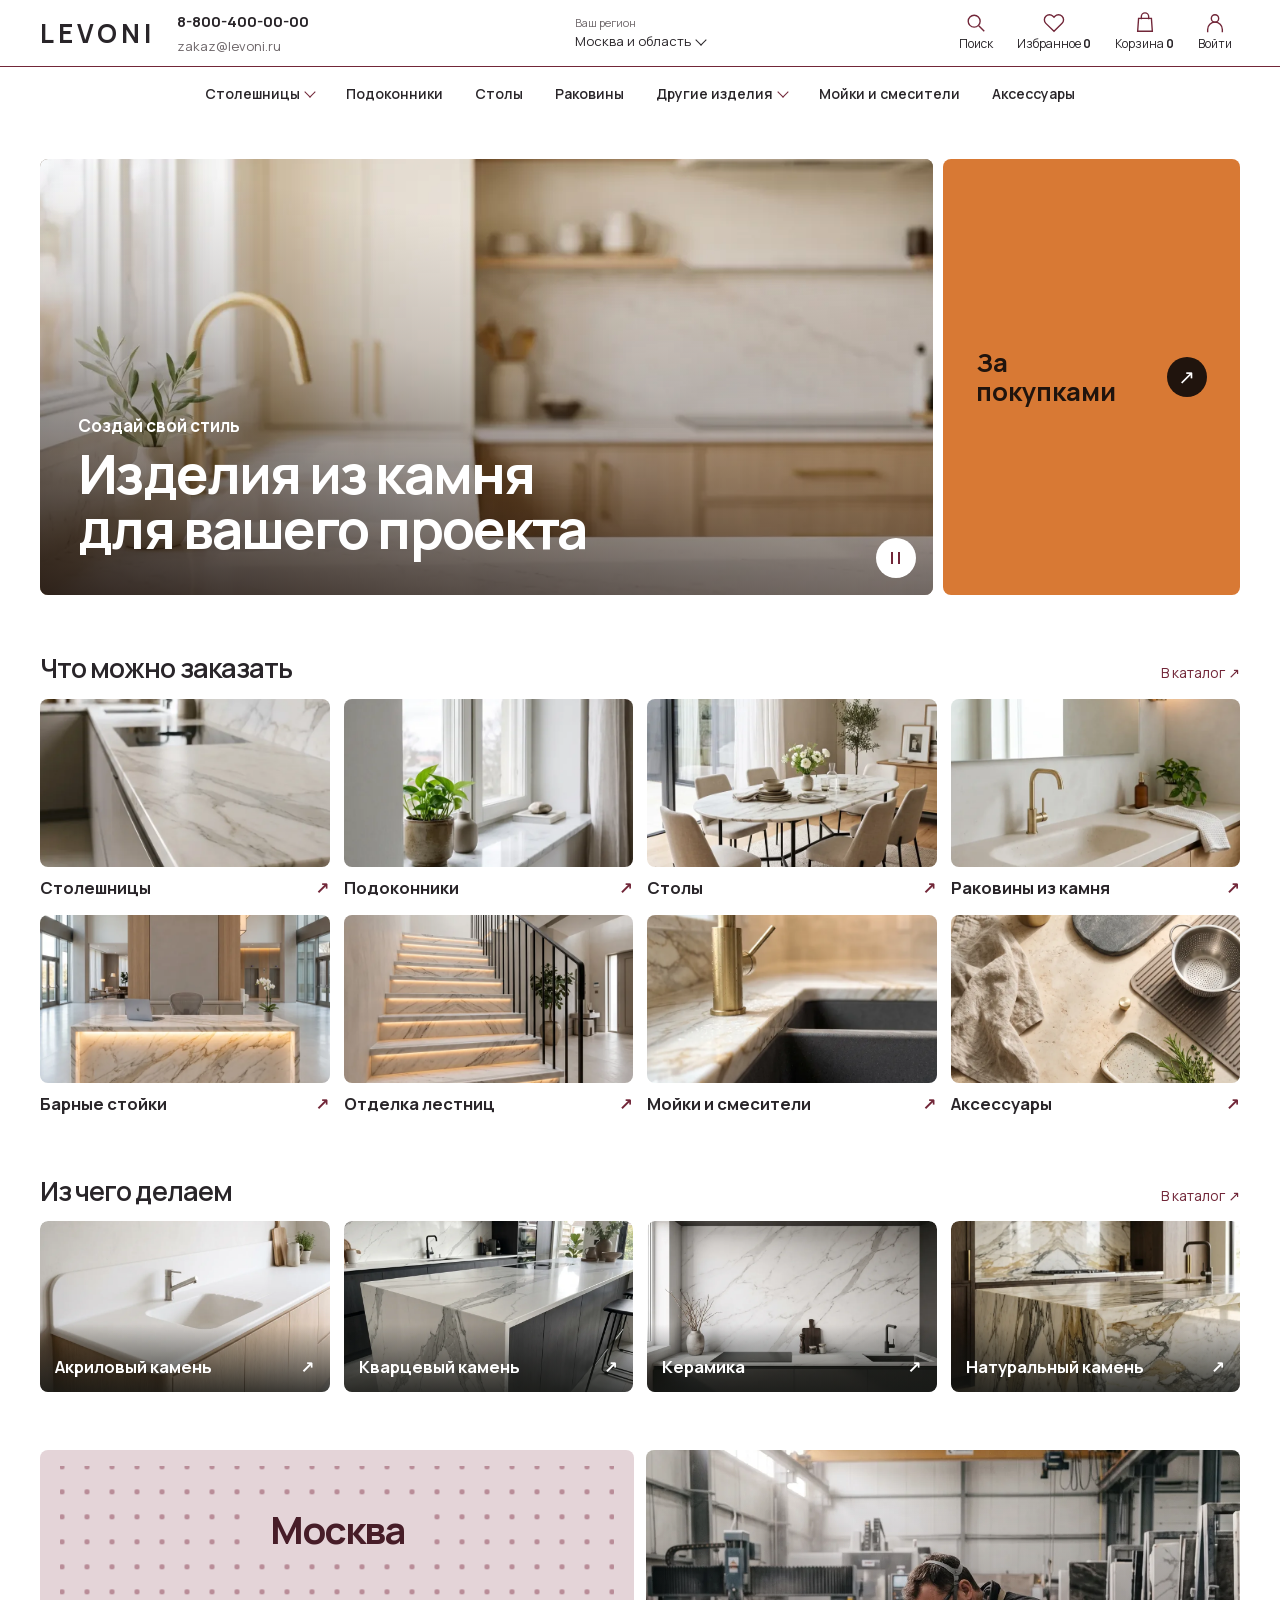
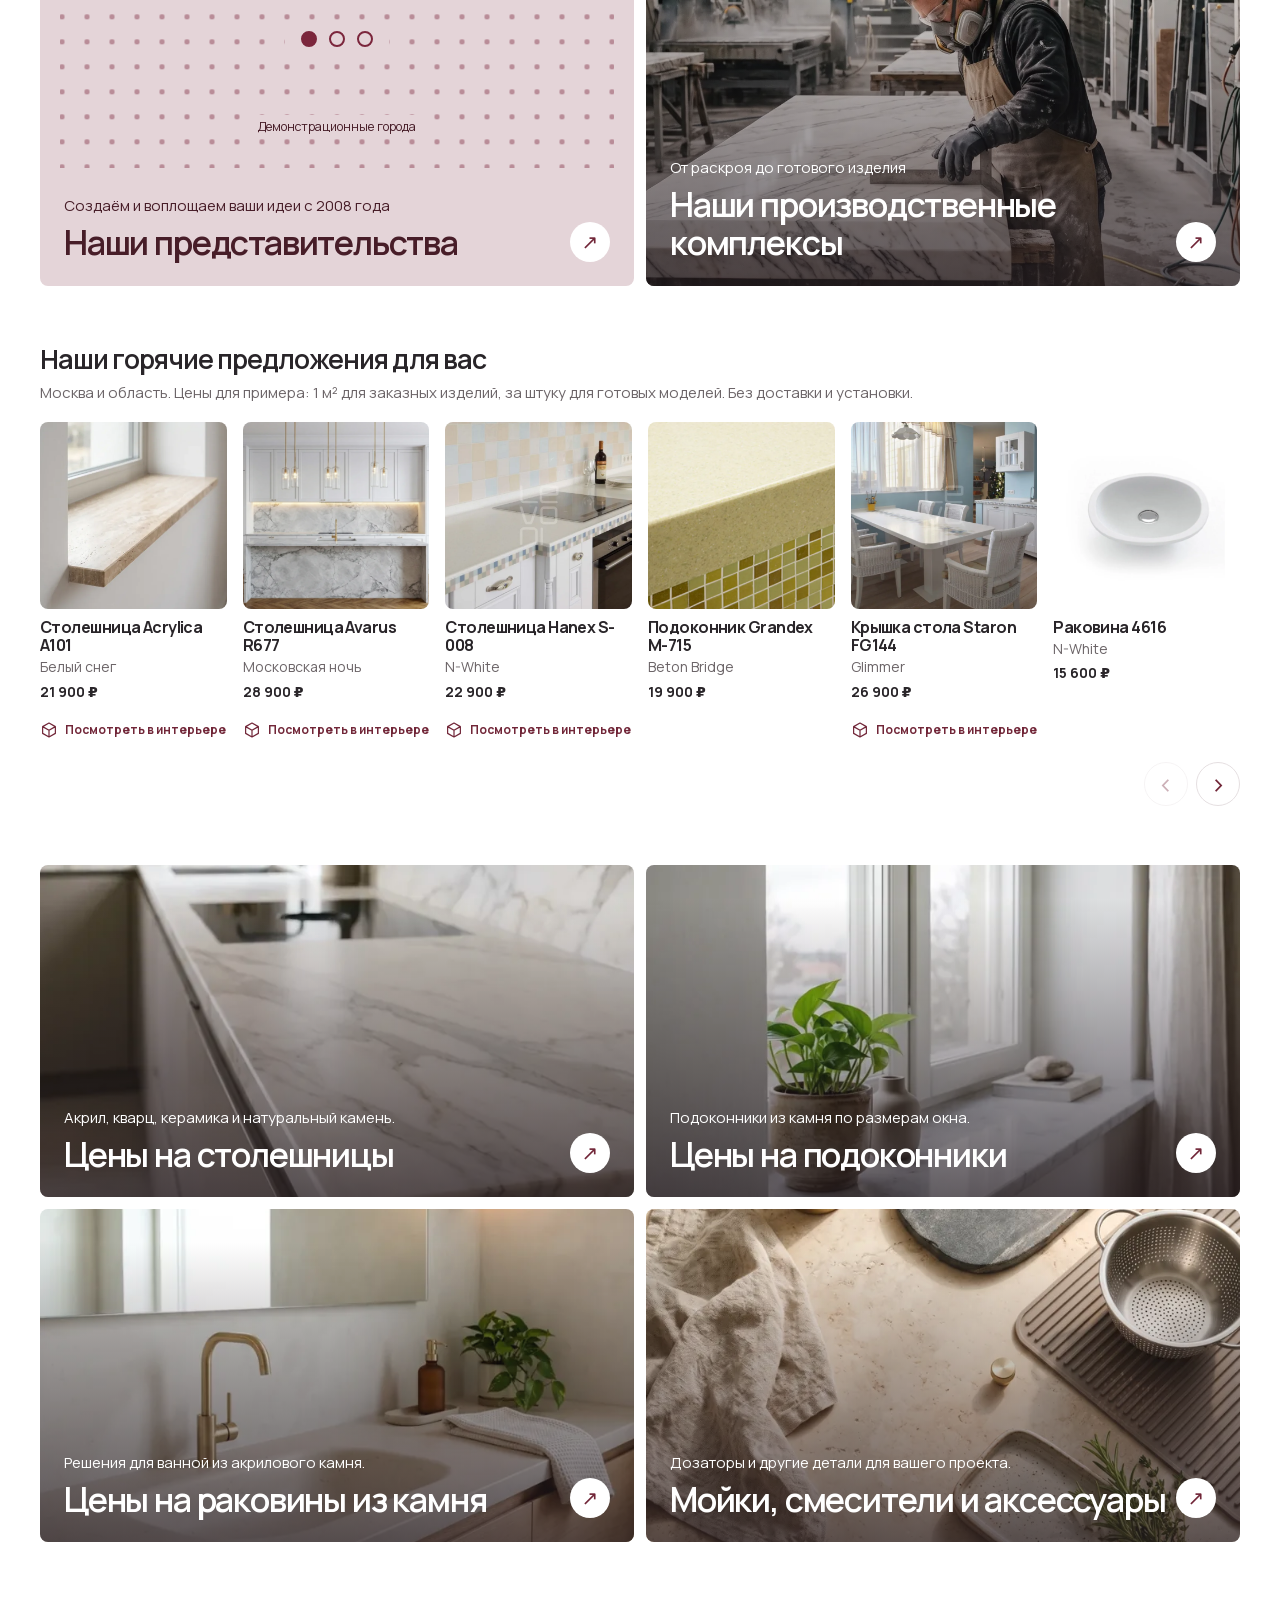
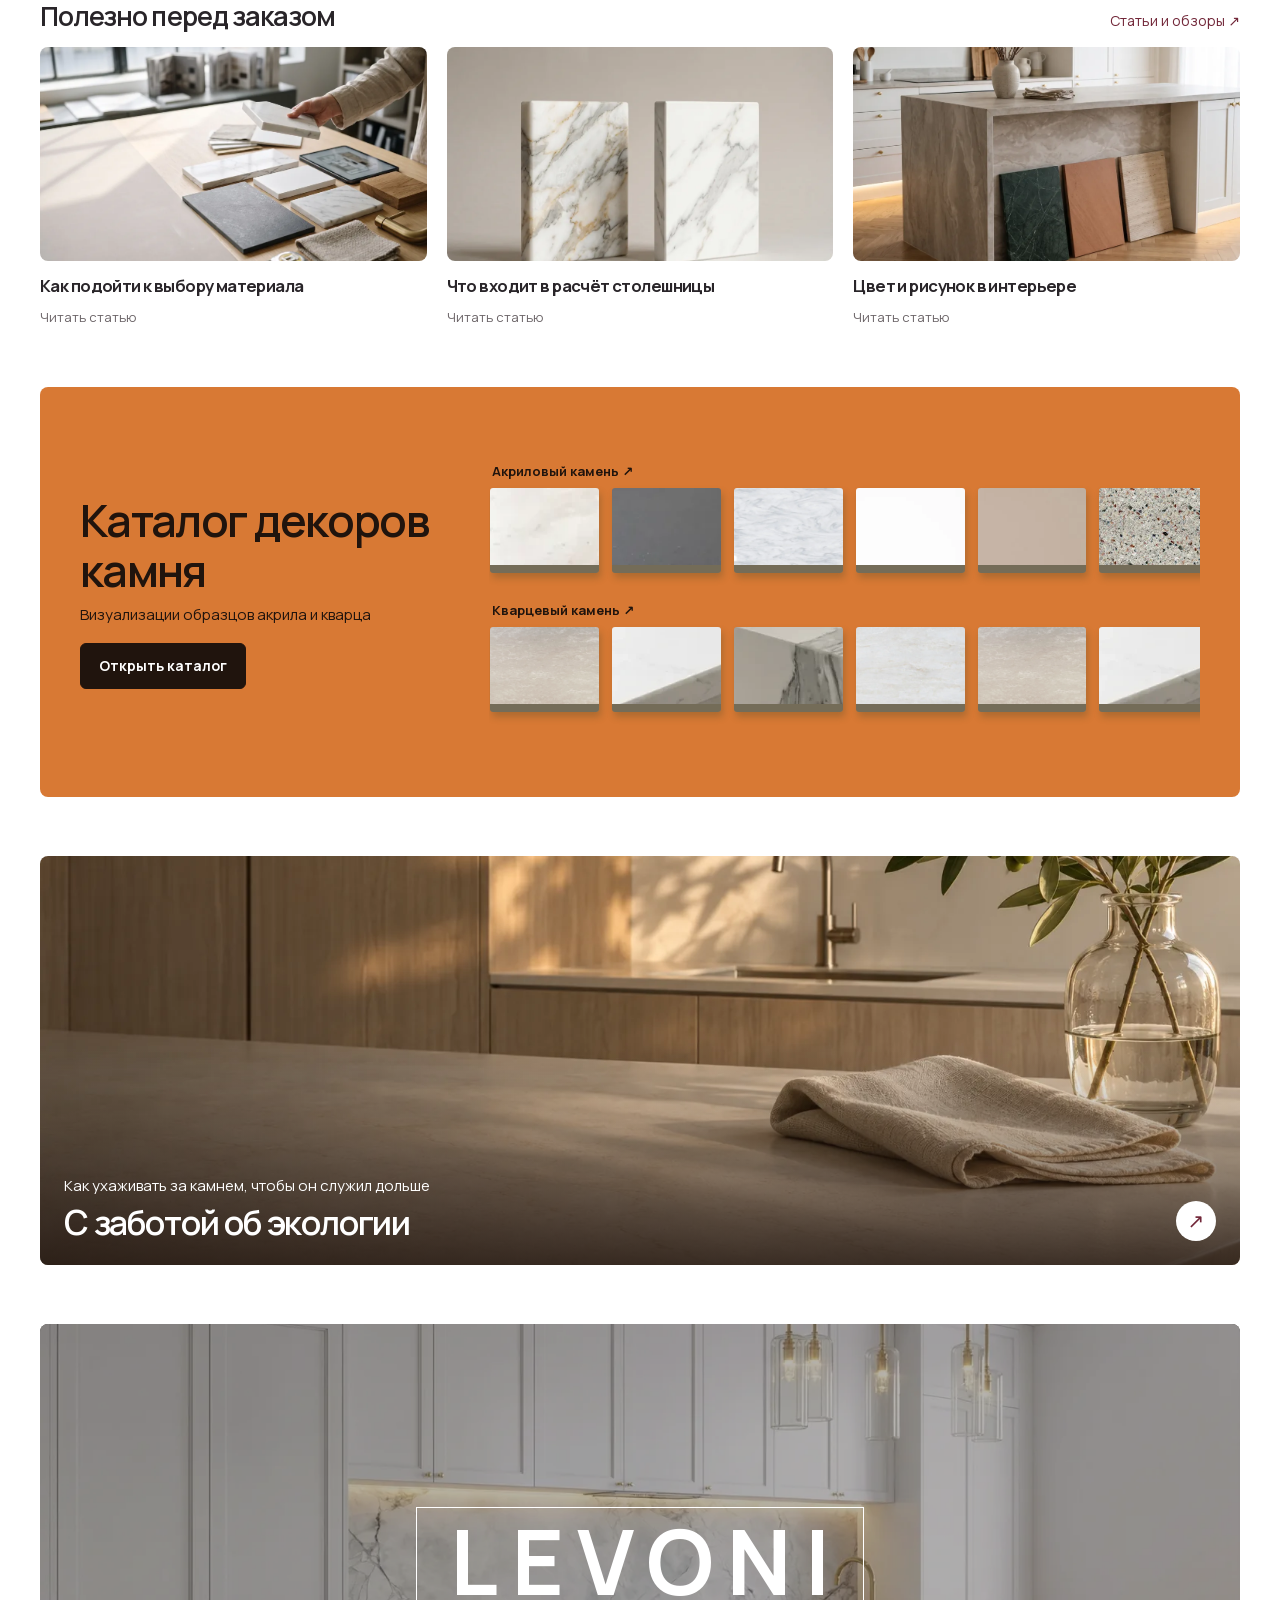
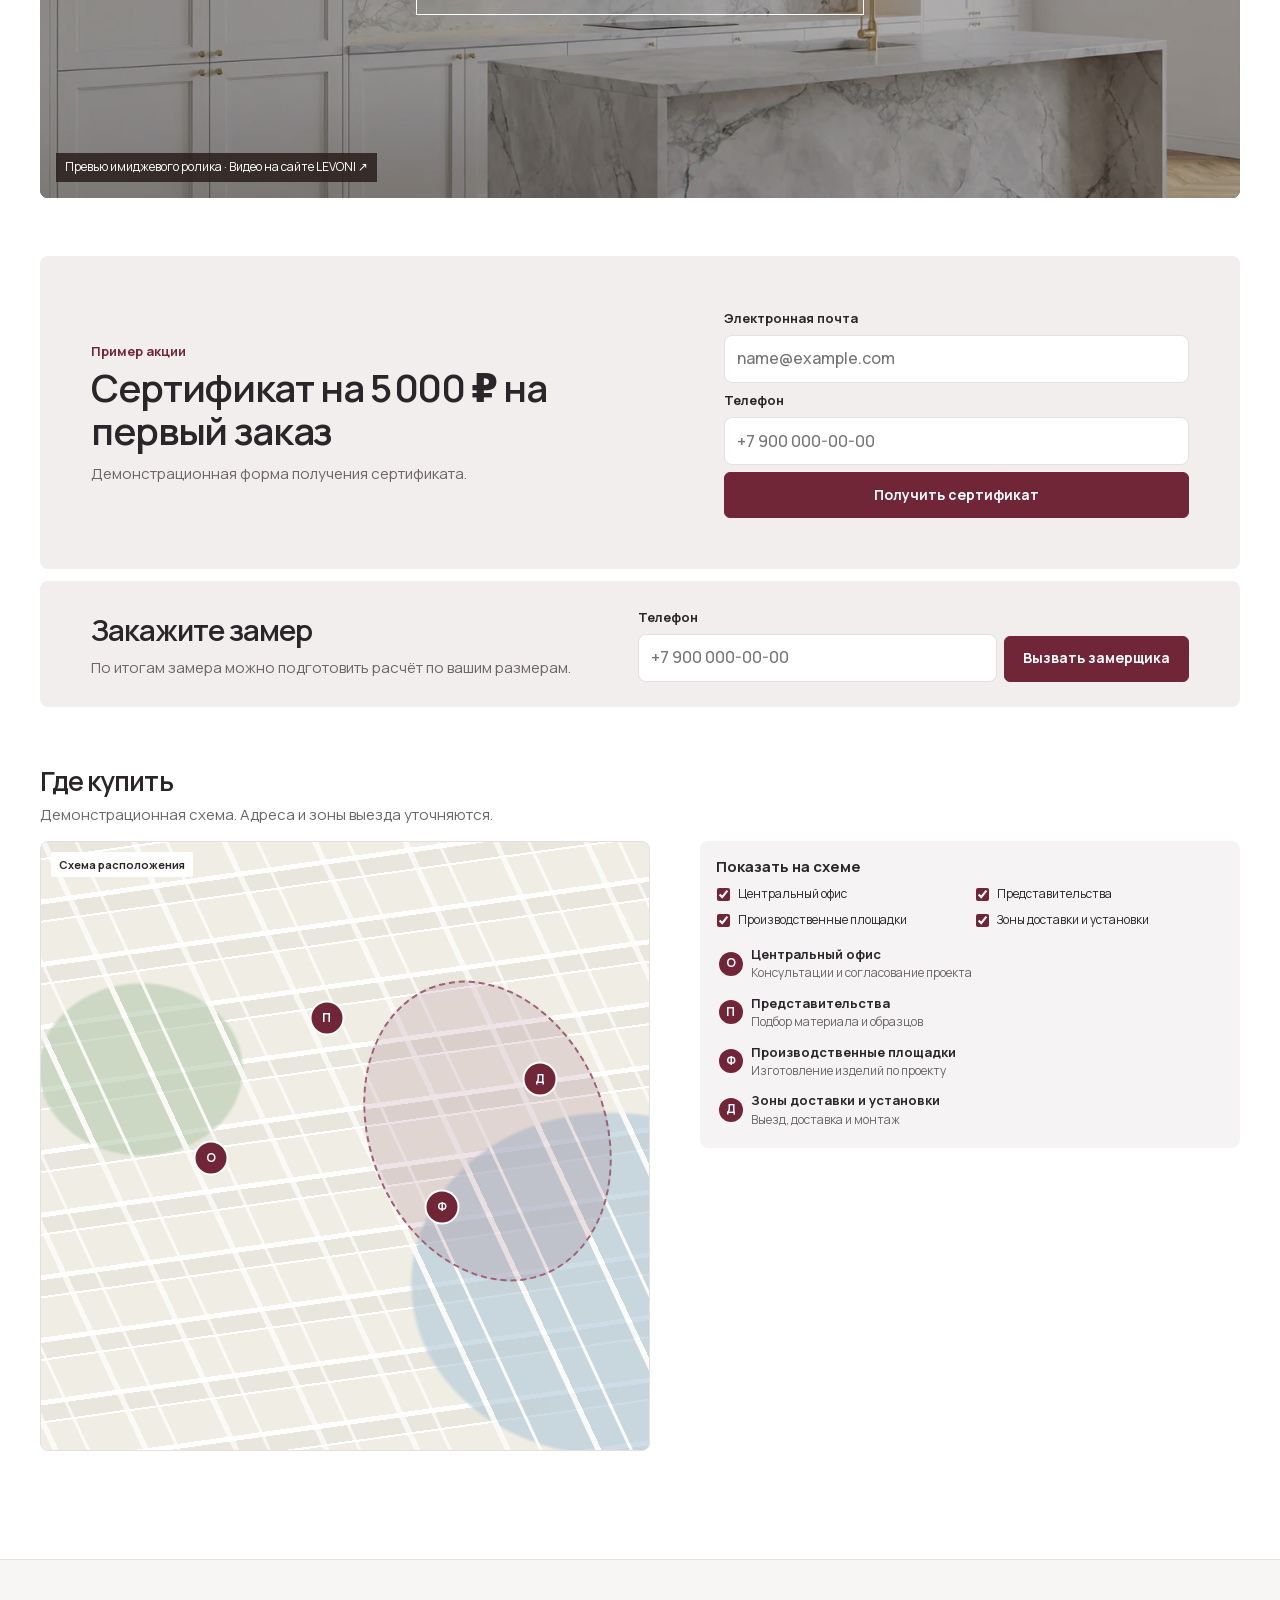
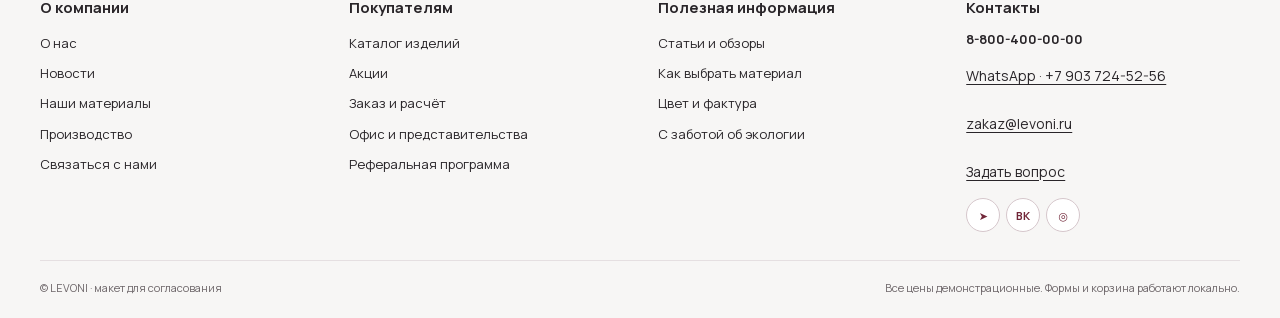
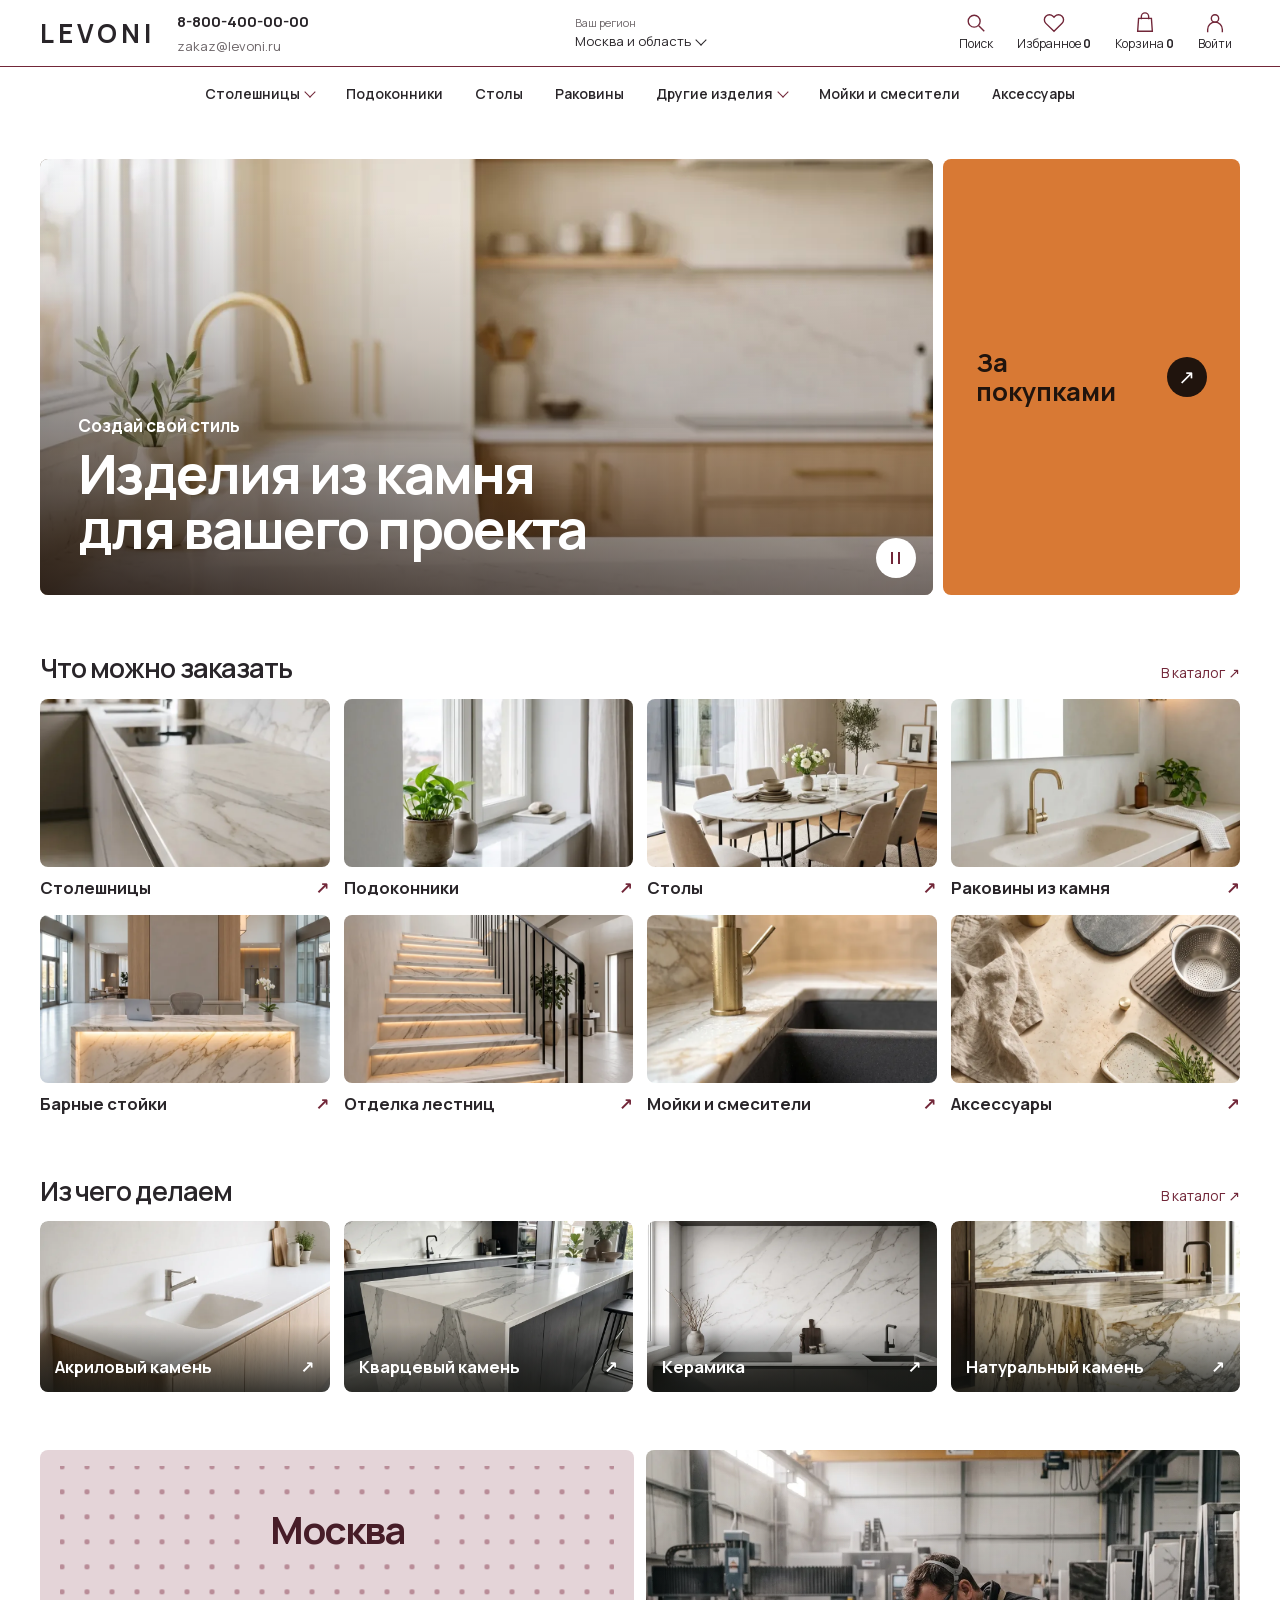
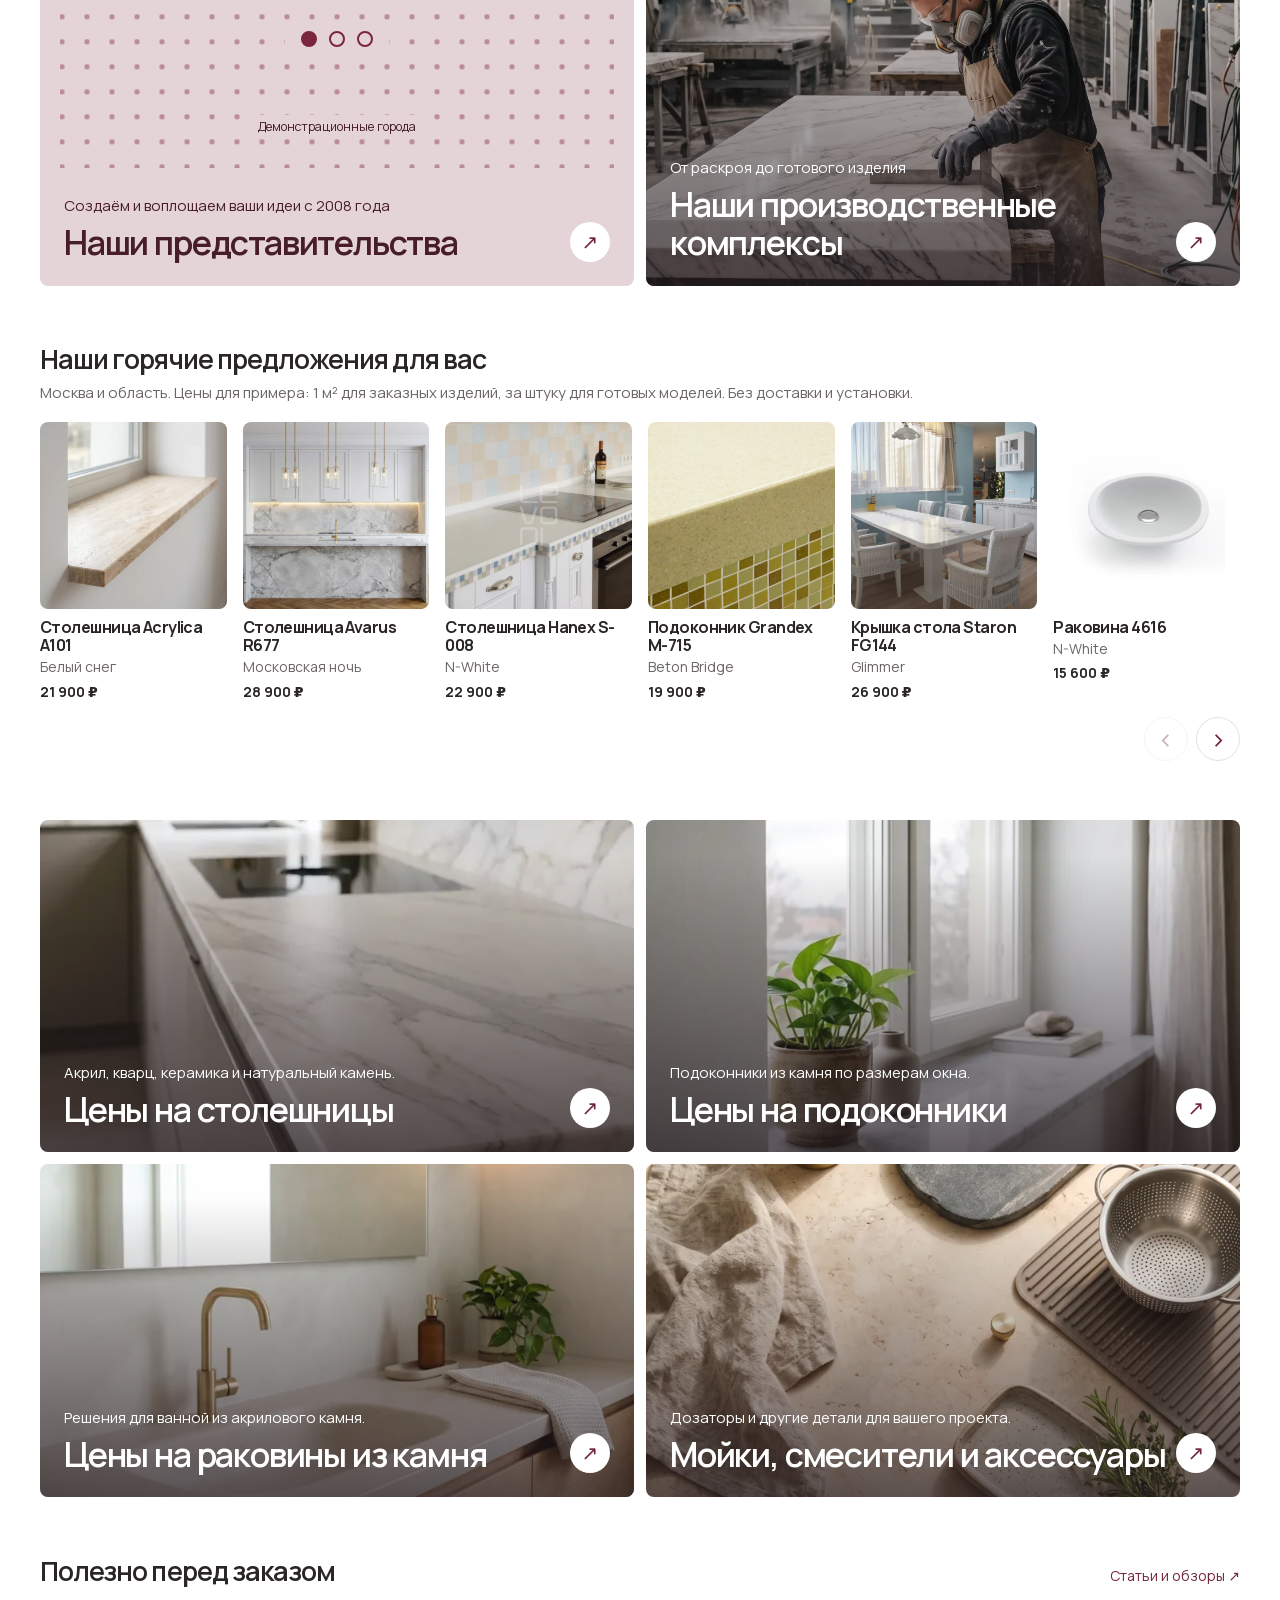
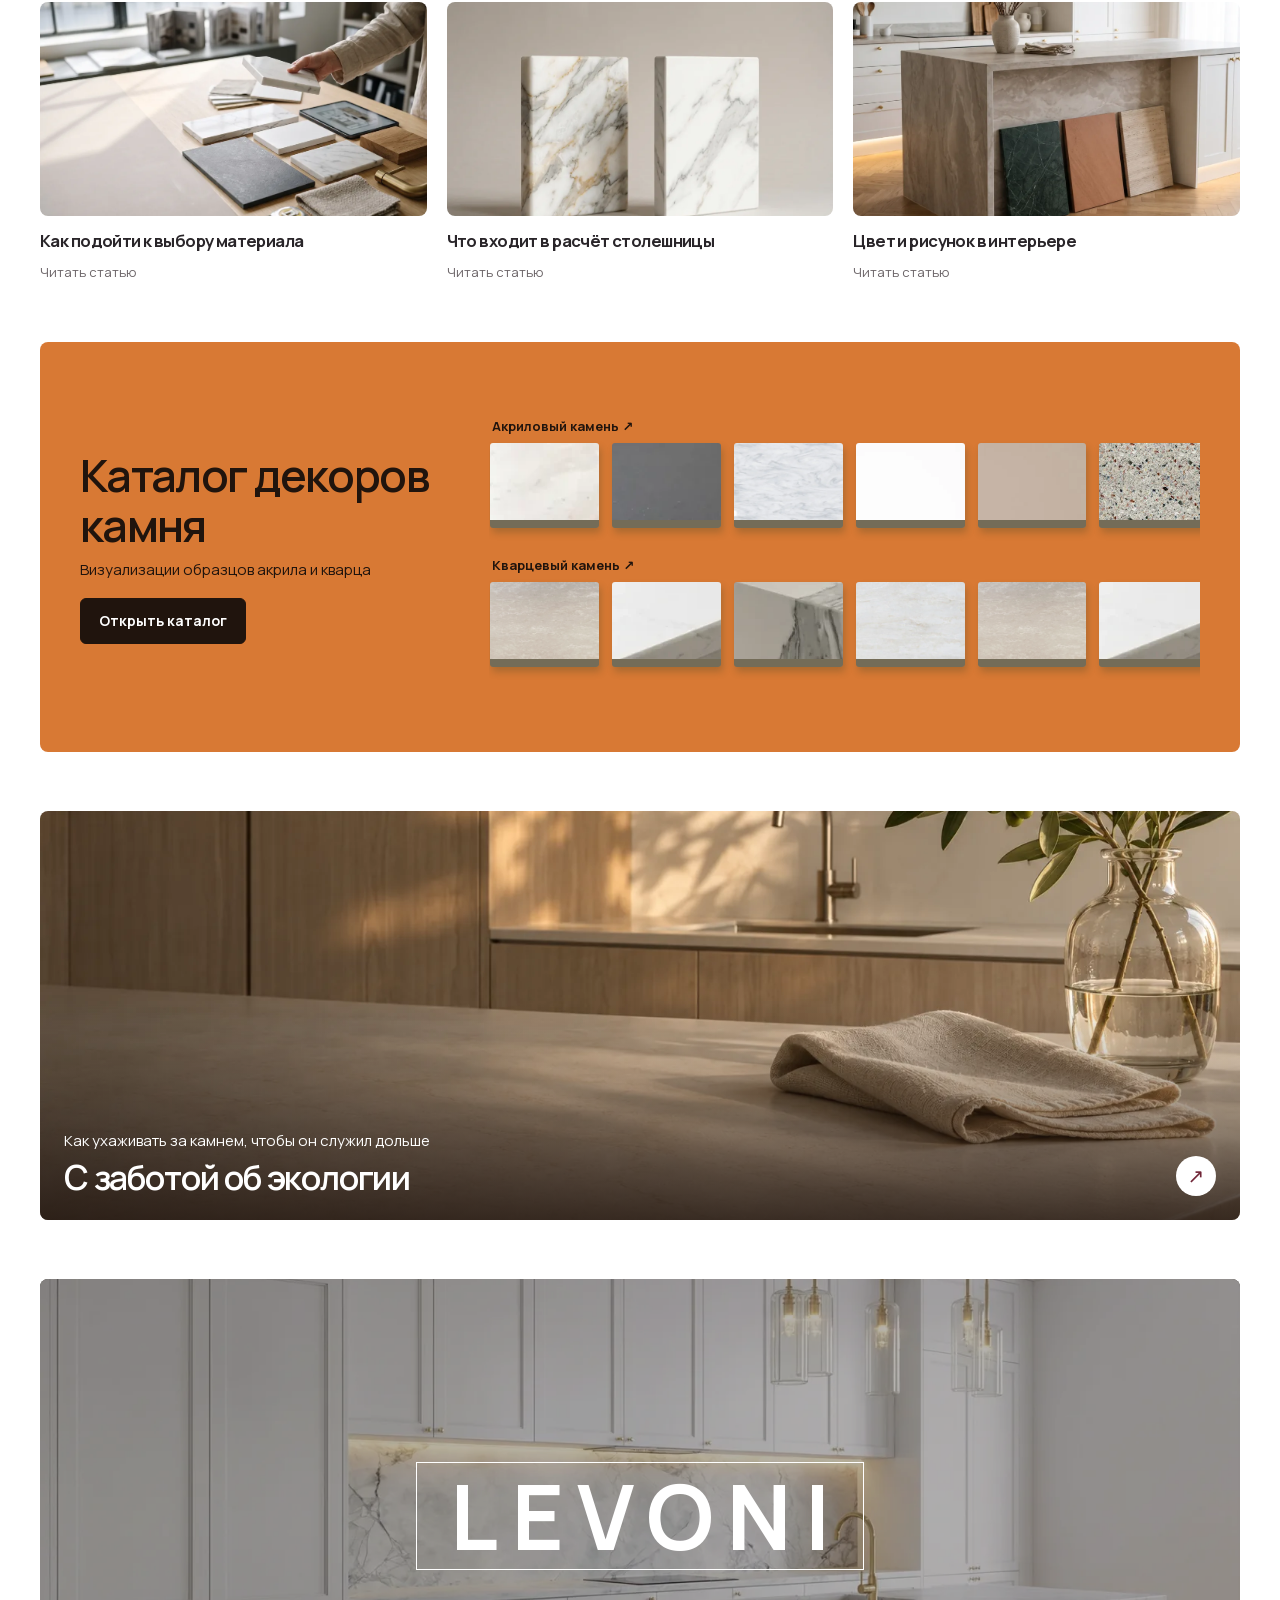
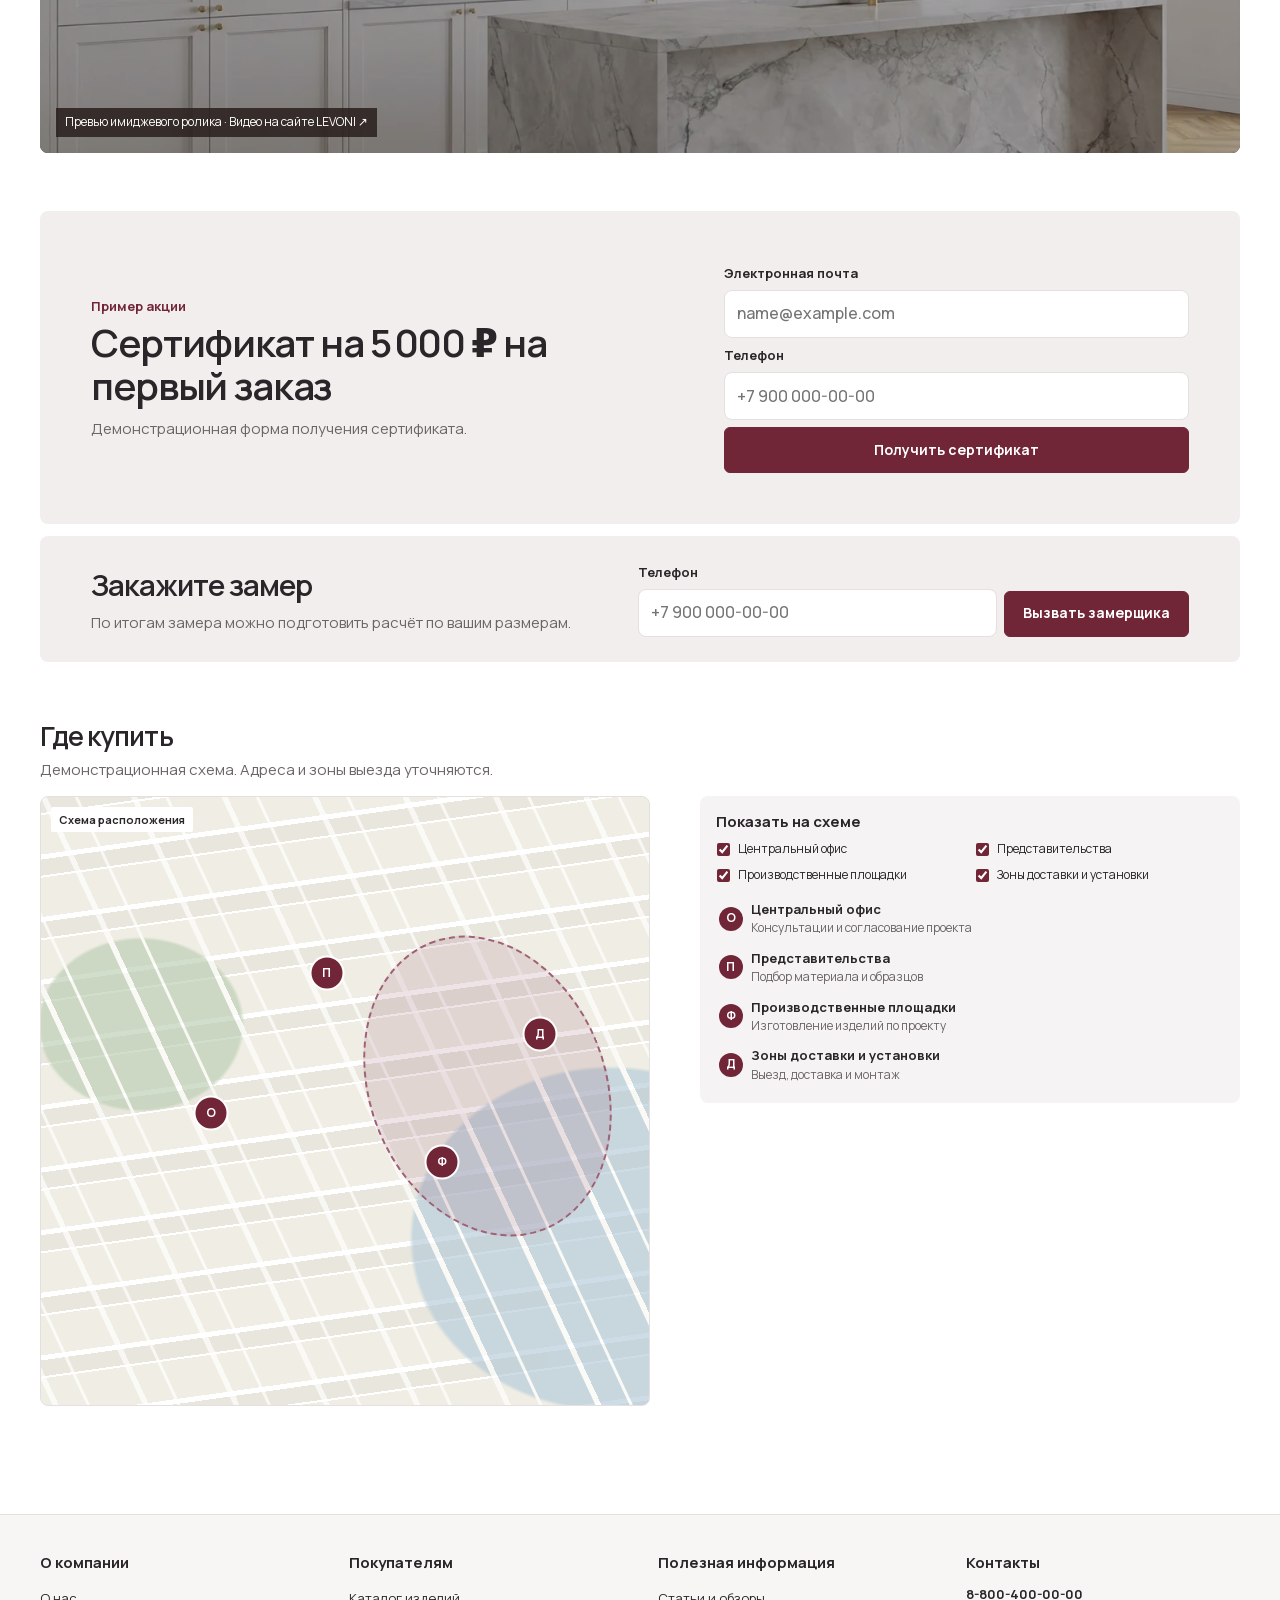
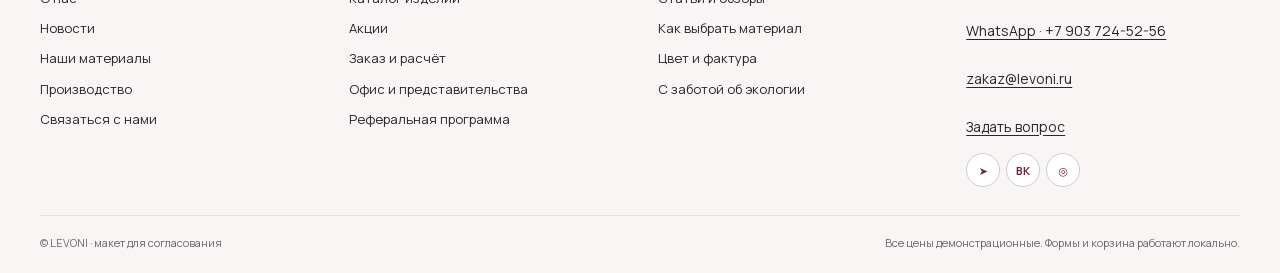
